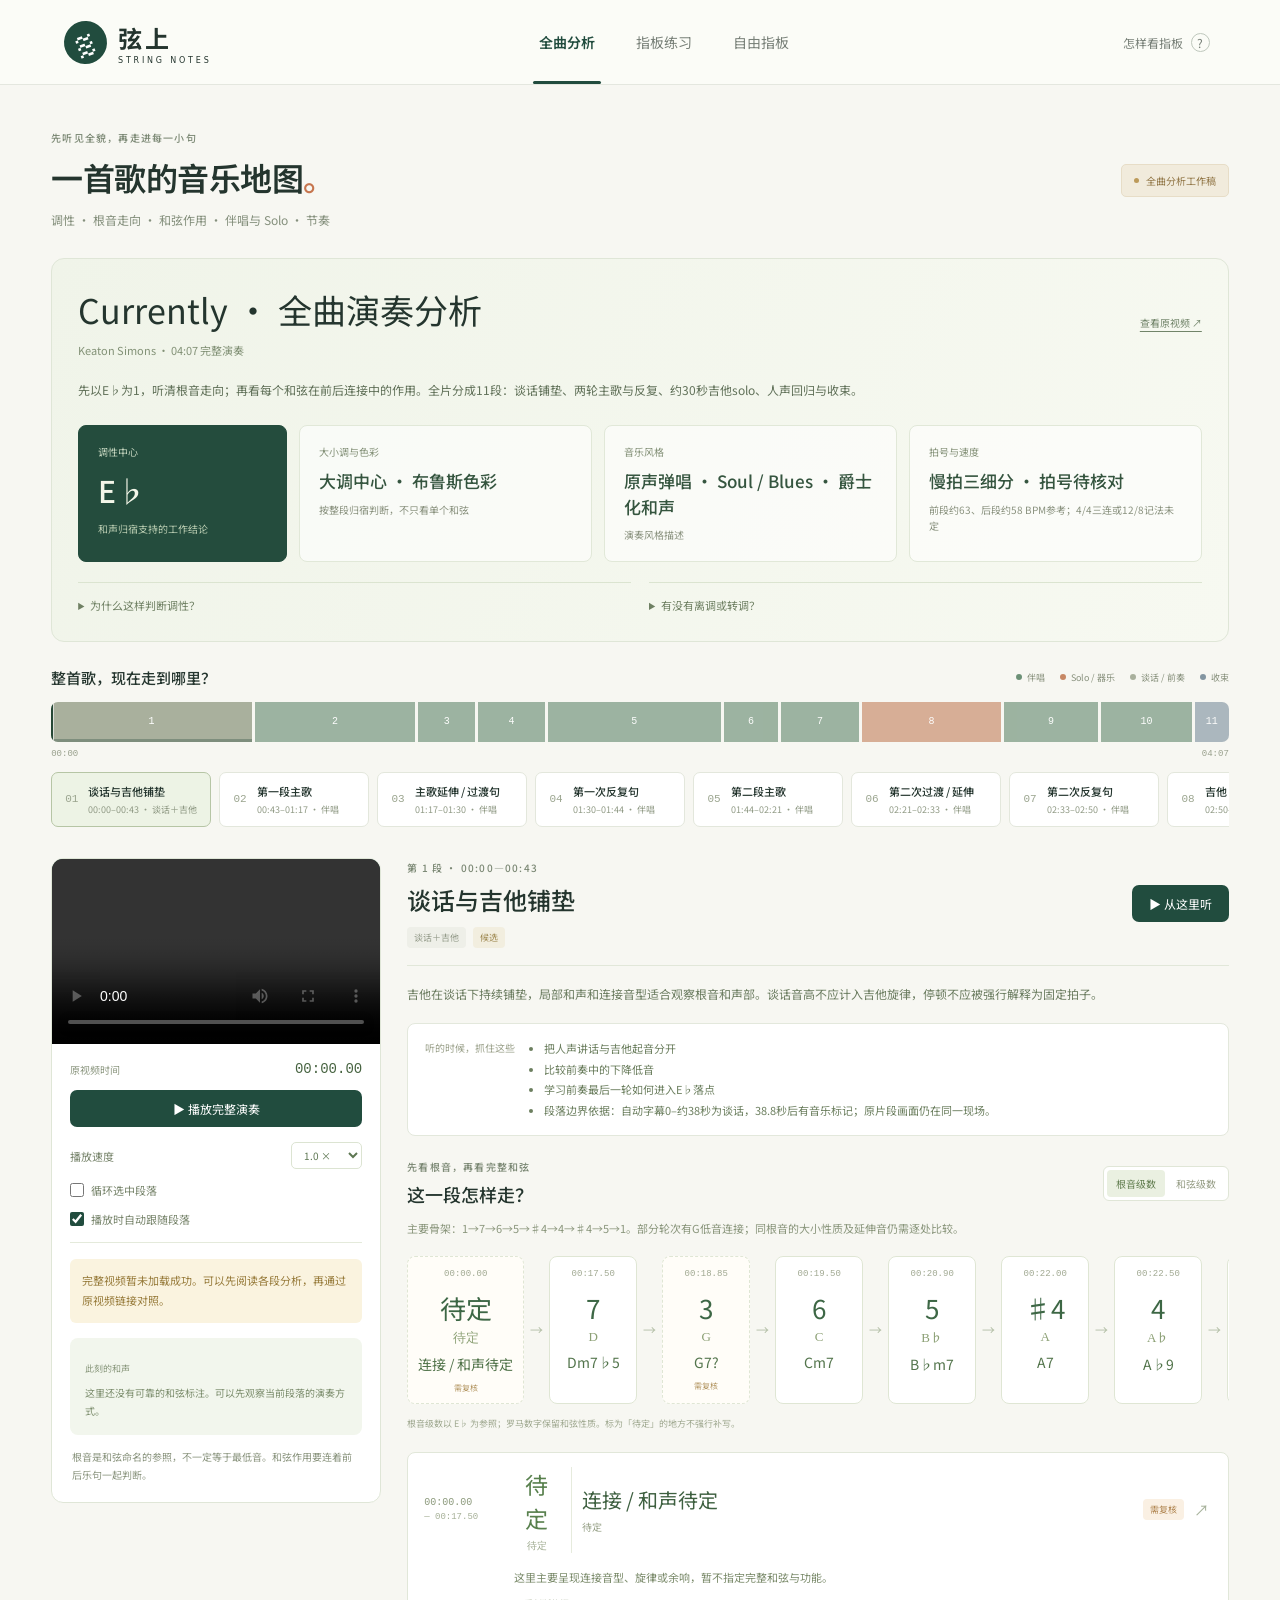
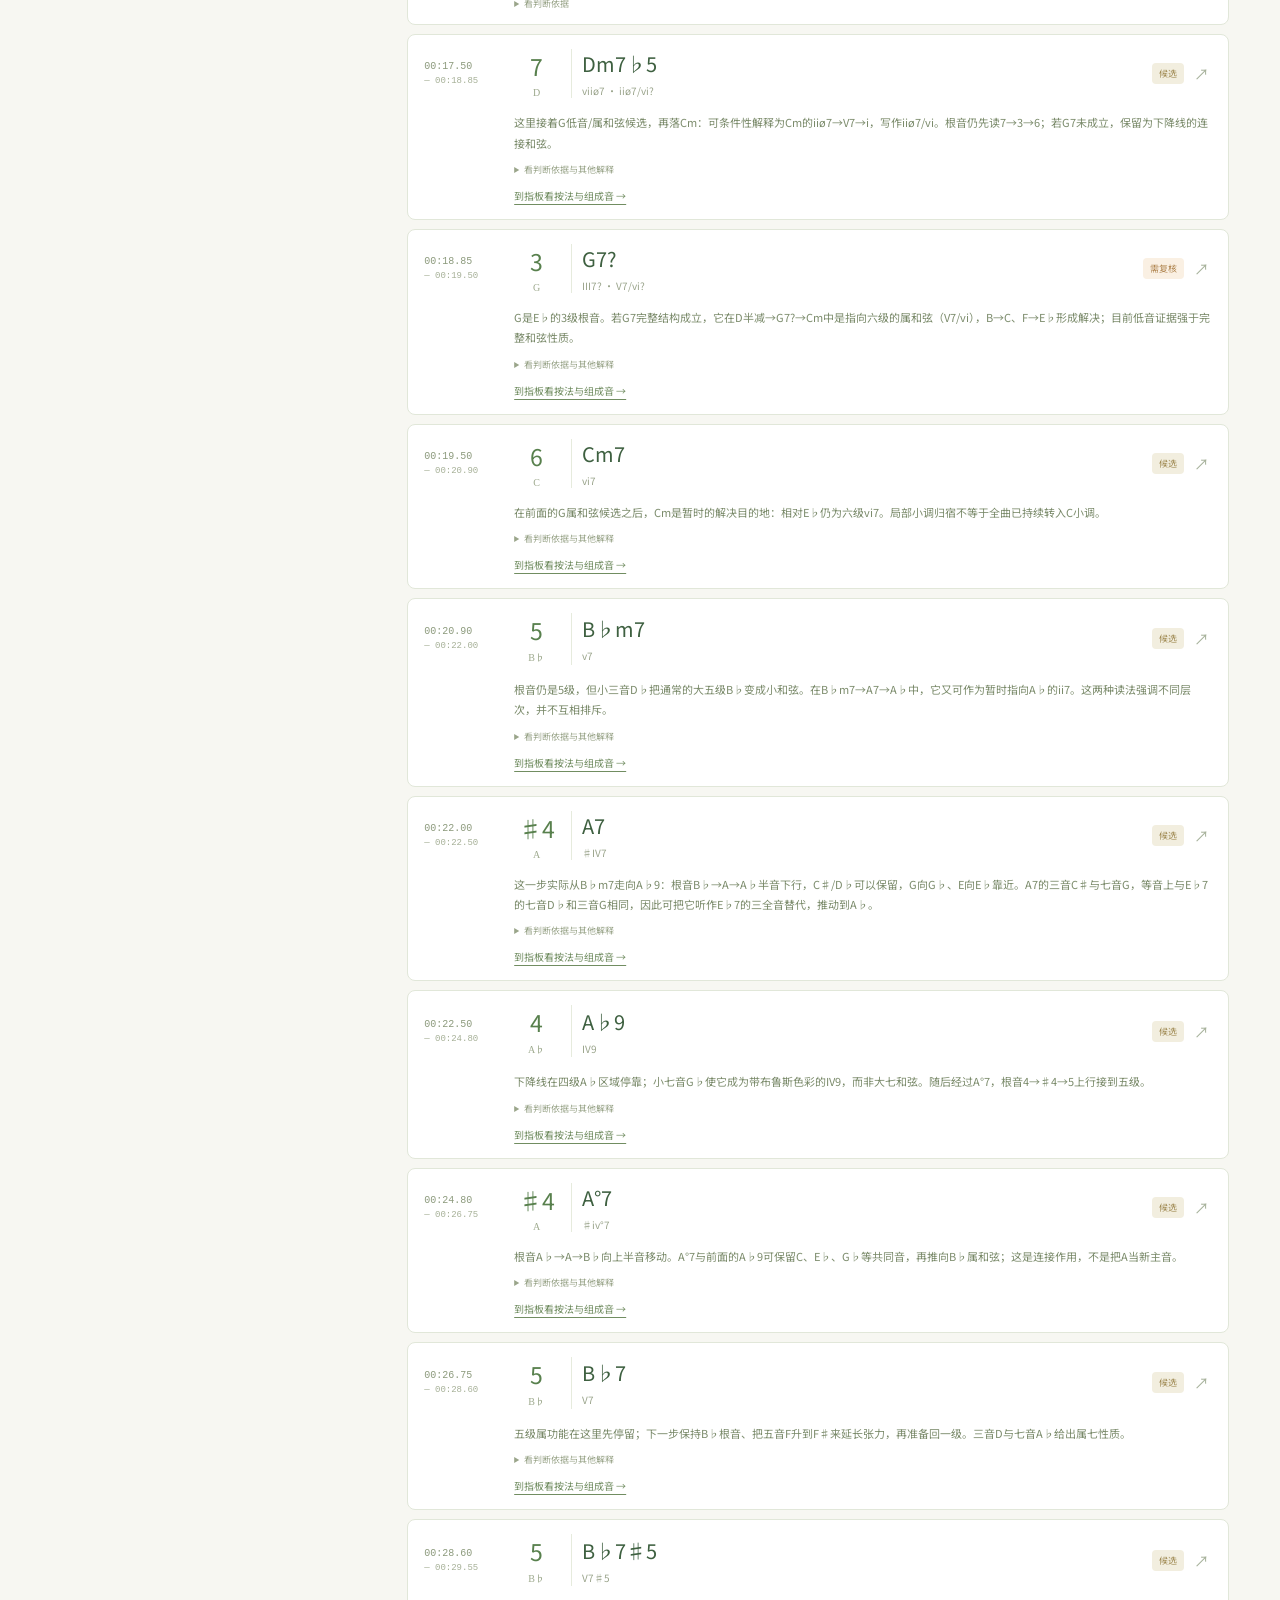
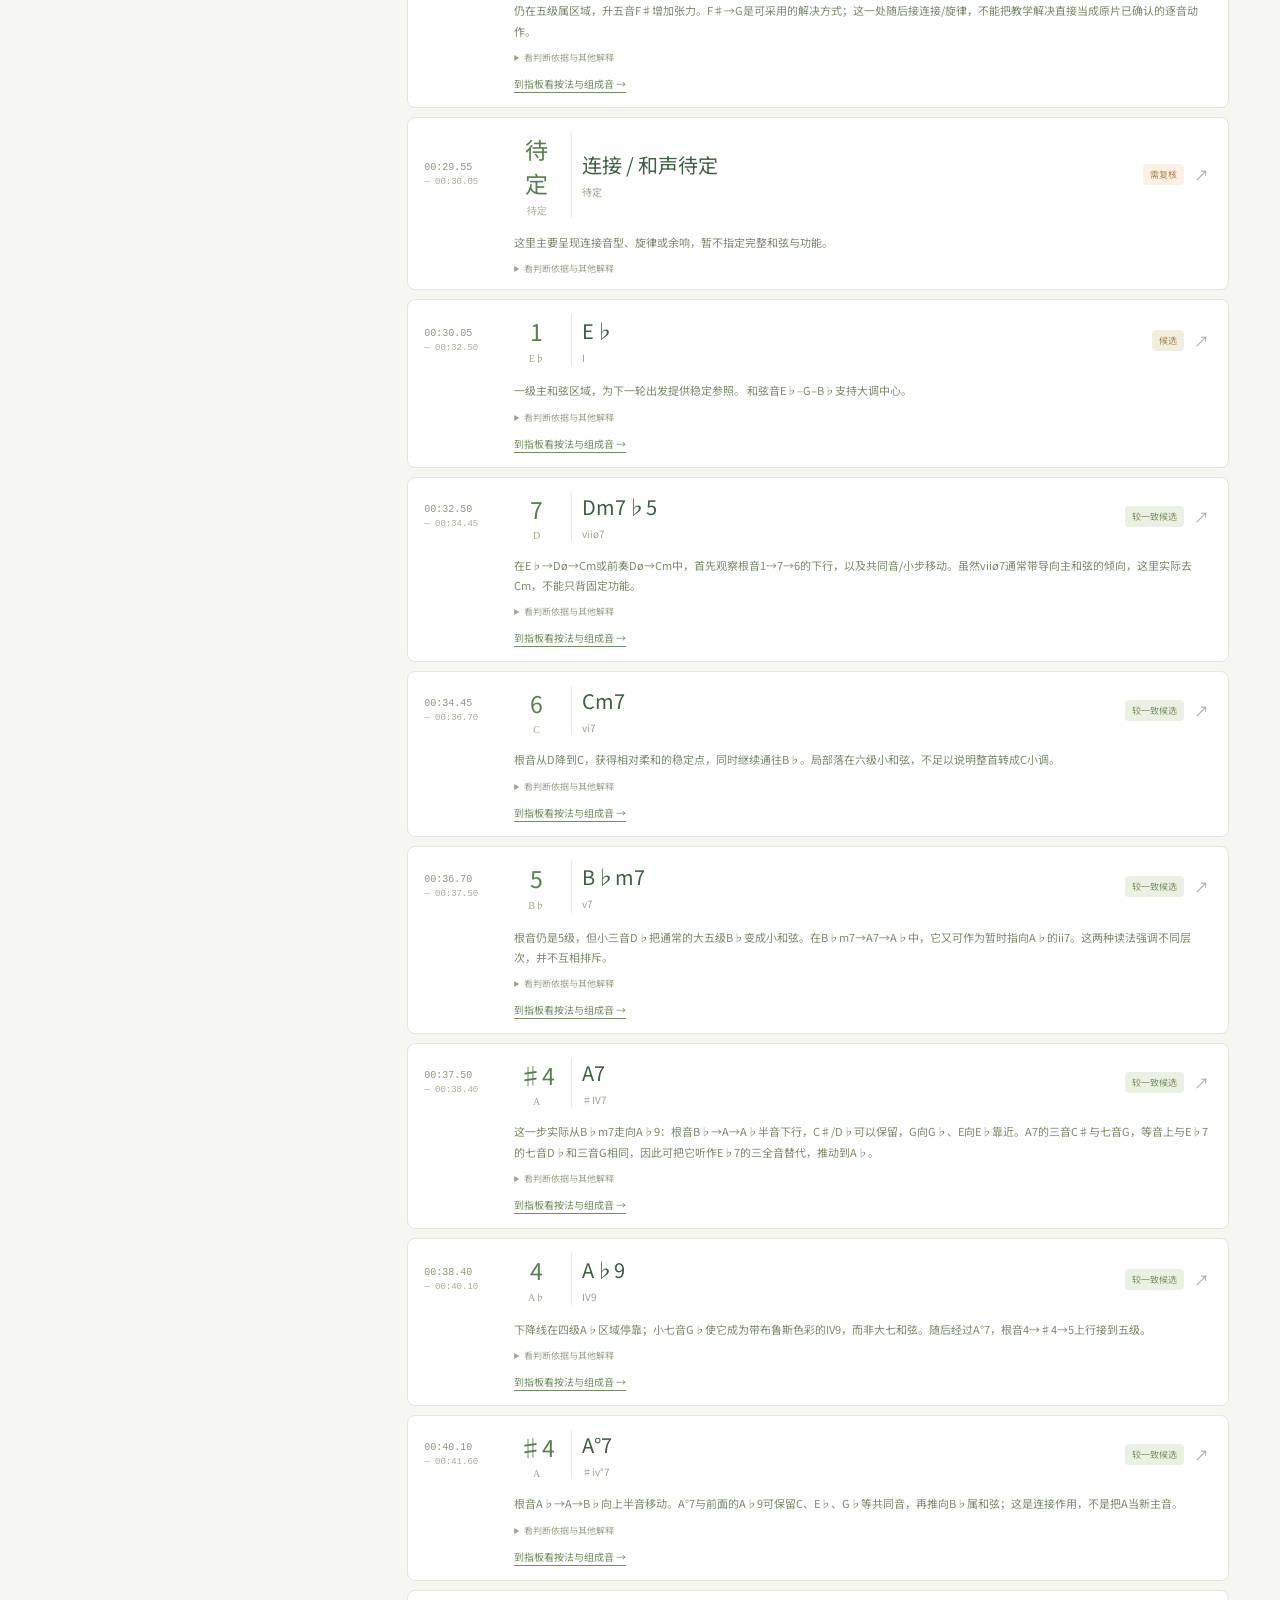
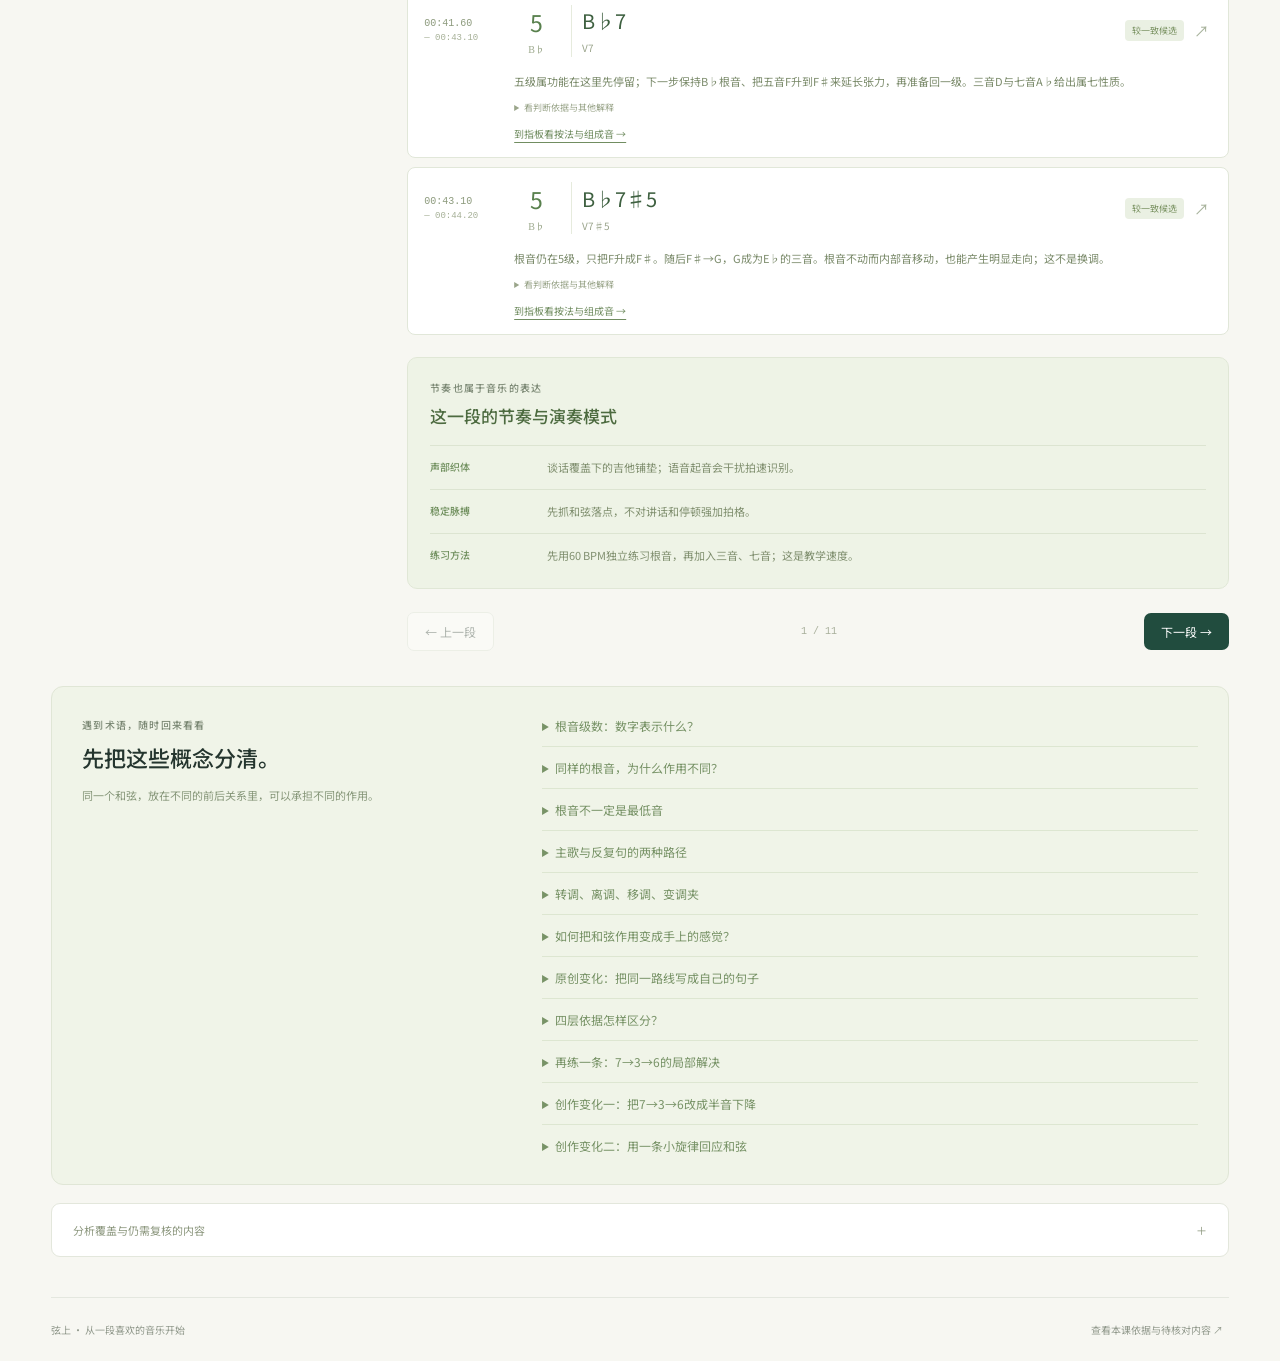
==== index.html @ 2c6cbe83 "Publish Currently full-song guitar learning site" ====
<!doctype html>
<html lang="zh-CN">
<head><meta charset="UTF-8"><meta name="viewport" content="width=device-width,initial-scale=1"><meta name="theme-color" content="#183f35"><meta name="description" content="从 Currently 的完整演奏学习调性、根音级数、和弦作用、节奏与吉他独奏，再回到六弦指板练习。"><title>弦上 · Currently 全曲分析与吉他练习</title><link rel="stylesheet" href="style.css"><link rel="stylesheet" href="full-analysis.css"><link rel="stylesheet" href="integration.css"></head>
<body>
<header class="topbar"><a class="brand" href="#"><span class="brand-mark">≋</span><span>弦上<small>STRING NOTES</small></span></a><nav aria-label="工作模式"><button id="analysisMode" class="nav-button active">全曲分析</button><button id="lessonMode" class="nav-button">指板练习</button><button id="freeMode" class="nav-button">自由指板</button></nav><button class="quiet" id="helpButton">怎样看指板 <span>?</span></button></header>
<main>
<section id="analysisView" aria-label="完整演奏分析"></section>
<section id="practiceView" hidden>
<div class="page-heading"><div><div class="eyebrow">从第一句到最后一个落点。</div><h1>跟着整首歌，练指板<span class="title-dot">。</span></h1><p>选一个段落，沿着根音走向练按法；唱歌时看和弦，Solo 时看旋律。</p></div><div class="version"><span class="green-dot"></span> Currently · 全曲练习</div></div>
<div class="workspace">
<aside class="song-panel">
 <div class="song-cover"><video id="songVideo" preload="metadata" playsinline controls poster="assets/poster.jpg" src="assets/currently-full.mp4" aria-label="Currently 完整演奏与指板跟随"></video><span class="cover-label">完整演奏 · 04:07</span></div>
 <div class="song-info"><div class="eyebrow">正在学习 · 完整演奏</div><h2>Currently</h2><p>Keaton Simons <span>· 现场演奏</span></p><a class="source-link" href="https://www.youtube.com/watch?v=p9AJpi3jRWc" target="_blank" rel="noopener">在 YouTube 看完整演奏 ↗</a></div>
 <div class="playback-tools"><button class="primary song-play" id="playSong">▶ 播放完整演奏</button><label>播放速度 <select id="speedSelect" aria-label="完整演奏播放速度"><option value="0.5">0.5 ×</option><option value="0.75">0.75 ×</option><option value="1" selected>1.0 ×</option></select></label><label>循环范围 <select id="loopMode" aria-label="指板练习循环范围"><option value="none" selected>不循环</option><option value="chord">当前和弦</option><option value="section">当前段落</option></select></label><label class="check-label"><input type="checkbox" id="followSong" checked> 播放时跟随歌曲换和弦</label><div class="time-row"><span>原视频位置</span><strong id="absoluteTime">00:00.00</strong></div></div>
 <div class="practice-section-picker"><label for="practiceSection">选择练习段落</label><select id="practiceSection" aria-label="选择全曲练习段落"><option value="all">全曲 · 所有段落</option></select></div>
 <div class="scope-switch" role="group" aria-label="学习范围"><button id="allScope" class="selected">全曲和弦</button><button id="tailScope">入门3和弦</button></div>
 <p id="practiceCoverage" class="practice-coverage">00:00–04:07 · 全曲和弦与 Solo 分段练习</p>
 <div id="lessonSteps" class="lesson-steps" aria-label="全曲和弦与旋律步骤"></div>
 <p id="practiceProgress" class="practice-progress" aria-label="练习进度"></p>
 <div class="song-footnote"><span class="status-tag">教学按法</span><p>全曲候选和弦按标准调弦配音；不确定处保留待核对，Solo 练习与原片逐音谱分开展示。</p></div>
</aside>
<section class="learning-panel" aria-label="指板学习区">
 <div class="chord-heading"><div><div class="eyebrow" id="stepKicker">全曲练习 · 先选一段开始</div><div class="chord-title-row"><h2 id="chordName">Currently</h2><span class="status-tag light" id="modeTag">教学按法</span></div><p id="chordSubtitle">把和弦作用落到每一个按位</p></div><div class="chord-controls"><button class="primary" id="playChord"><span>♪</span> 听这个和弦</button><button class="secondary" id="playArpeggio">逐弦听音</button></div></div>
 <div id="customBanner" class="custom-banner" hidden><span>你正在改变按位。下方名称按实际发声音重新识别。</span><button id="restoreChord">回到歌曲按法 ↩</button></div>
 <div id="songContext" class="song-context" hidden></div>
 <section id="soloPractice" class="solo-practice" aria-label="Solo 旋律指板练习" hidden></section>
 <div class="tone-strip"><span class="strip-label">和弦构成</span><div id="toneChips" class="tone-chips"></div><span id="omissionNote" class="omission-note"></span></div>
 <div id="harmonicContext" class="harmonic-context"></div>
 <p id="practiceEvidence" class="practice-evidence" aria-label="当前按法与音轨证据"></p>
 <div class="board-card"><div class="board-toolbar"><div><strong>六弦指板</strong><span>标准调弦 · 无变调夹</span></div><div class="label-switch" aria-label="指板标签"><button class="selected" data-label="note">音名</button><button data-label="degree">音程</button><button data-label="finger">指号</button></div></div>
 <div class="board-instruction"><span>上方是最细的 1 弦 · 下方是最粗的 6 弦</span><label><input type="checkbox" id="showAllNotes"> 显示全部音名</label></div>
 <div class="board-scroll" tabindex="0" aria-label="可横向滚动的吉他指板"><div id="fretboard" class="fretboard"></div></div>
 <div class="board-bottom"><div class="role-legend"><span><i class="root"></i>根音</span><span><i class="third"></i>三音</span><span><i class="fifth"></i>五音</span><span><i class="seventh"></i>七音</span><span><i class="color"></i>色彩音</span></div><span>点按位可试音 · 再点可取消</span></div></div>
 <div class="string-inspector"><div class="section-label">实际发声 <span>按六弦 → 一弦排列</span></div><div id="stringNotes" class="string-notes"></div></div>
 <div class="explain-grid"><article class="explain-card"><div class="card-kicker"><span>01</span> 手怎么放</div><h3 id="tabText">6 x 6 7 6 x</h3><p id="fingerGuide"></p><div class="finger-key"><b>1</b> 食指 <b>2</b> 中指 <b>3</b> 无名指 <b>4</b> 小指</div><details id="alternateWrap"><summary>另一种按法建议</summary><p id="alternateText"></p></details></article><article class="explain-card theory"><div class="card-kicker"><span>02</span> 为什么是这个和弦</div><h3 id="whyTitle">这些音，一起形成 B♭7</h3><p id="whyText"></p><div class="movement" id="movementText"></div></article></div>
 <div class="step-footer"><button class="secondary" id="prevChord">← 上一步</button><label class="check-label practice-check"><input type="checkbox" id="practiced"> 这一步我练过了</label><button class="primary" id="nextChord">下一步 →</button></div>
 <section class="mini-practice"><div><div class="eyebrow">可选入门练习 · 三个和弦的声部连接</div><h3>只移动一格，听见变化。</h3><p>先只弹二弦：<strong>6 品 F → 7 品 F♯ → 8 品 G</strong>。再放回三个和弦的教学配音里，听紧张怎样走向稳定。</p><button id="playMelody" class="text-button">♪ 听这三个音</button></div><div class="melody-path"><button data-melody="65"><small>2 弦 · 6 品</small><strong>F</strong><span>B♭7 的五音</span></button><b>→</b><button data-melody="66"><small>2 弦 · 7 品</small><strong>F♯</strong><span>升高五音</span></button><b>→</b><button data-melody="67"><small>2 弦 · 8 品</small><strong>G</strong><span>E♭ 的三音</span></button></div></section>
 <details class="practice-audio"><summary>继续练：60 BPM 简化练习与创作变化</summary><div><p>下面是四小节教学改写的合成示范，不是原演奏。节拍采用 4/4、60 BPM。</p><p class="practice-chords">Dm7♭5 · Cm7 ｜ B♭m7 · A7 · A♭9 ｜ A°7 · B♭7 ｜ E♭</p><label>基础练习<audio controls preload="none" src="assets/practice.wav"></audio></label><label>创作变化：用 F♯ → G 收束<audio controls preload="none" src="assets/variation.wav"></audio></label></div></details>
</section>
</div>
</section>
<footer><span>弦上 · 从一段喜欢的音乐开始</span><button id="evidenceButton">查看本课依据与待核对内容 ↗</button></footer>
</main>
<dialog id="helpDialog"><button class="dialog-close" aria-label="关闭帮助">×</button><div class="eyebrow">第一步，不急着记和弦名</div><h2>三个数字，分开看。</h2><div class="help-items"><p><b>弦号</b> 第 1 弦最细、声音较高；第 6 弦最粗、声音较低。指板从上到下是 1 → 6 弦。</p><p><b>品位</b> 上方的 1、2、3…是从琴头开始数的格子。按在格子靠近右侧品丝的位置。</p><p><b>指号</b> 音符旁的小数字是左手手指：1 食指、2 中指、3 无名指、4 小指。</p><p><b>× 与 0</b> × 表示这根弦不发声；0 表示不按品、弹空弦。点击左侧 × 可以切换空弦。</p></div><p class="dialog-tip">先选择左边的 B♭7，点“逐弦听音”，再逐一看看下方的实际音名。</p><button class="primary dialog-close">开始试一试</button></dialog>
<dialog id="evidenceDialog"><button class="dialog-close" aria-label="关闭依据">×</button><div class="eyebrow">本课的四层依据</div><h2>练习可以明确，证据也要明确。</h2><dl><dt>已确认的音轨</dt><dd>来源为 YouTube p9AJpi3jRWc，Keaton Simons 的 Currently 现场演奏。完整音轨可解码，时长约 247.38 秒。全曲分析与指板练习均使用完整视频；三个入门和弦可单独选择。</dd><dt>谱面信息</dt><dd>尚未取得作者原谱。全曲页列出第三方简化谱与网友谱，并说明它们不等于本次现场版本。</dd><dt>分析候选</dt><dd>和弦名称和边界来自频谱、音高分析与画面对照，尚未完成人工逐音校订。E♭大调中心是当前和声分析工作结论；速度、拍号与具体音符仍按证据标为候选。</dd><dt>教学改写</dt><dd>指板按标准调弦重新配音；手指标记是可行的教学建议，原演奏调弦、变调夹与逐指动作未确认。Solo 的简化音序与按位也是教学改写，不与原片逐音同步。合成试音只演示音高关系，不能模拟原录音音色。</dd></dl><p class="dialog-tip">自由指板按实际发声音识别，音数不足会显示单音或音组；有多种解释时保留候选。</p></dialog>
<div class="toast" id="toast" role="status" aria-live="polite"></div>
<script src="lesson-data.js"></script><script src="music-core.js"></script><script src="full-analysis-data.js"></script><script src="practice-data.js"></script><script src="app.js"></script><script src="full-analysis.js"></script><script src="integration.js"></script>
</body></html>
---- style.css ----
@import url('https://fonts.googleapis.com/css2?family=Noto+Sans+SC:wght@400;500;600;700&display=swap');
:root{--bg:#f7f7f2;--white:#fff;--ink:#24352e;--muted:#788078;--line:#e4e7df;--green:#214c3e;--pale:#edf2e9;--root:#c6754e;--third:#8b76b6;--fifth:#538ca1;--seventh:#4f927e;--color:#b58c3d;font-family:'Noto Sans SC','Microsoft YaHei',system-ui,sans-serif;color:var(--ink);background:var(--bg);font-synthesis:none}
*{box-sizing:border-box}body{margin:0}button,select,input{font:inherit}button,a,input,select,summary{touch-action:manipulation}button{cursor:pointer}a{color:inherit}button{border:none;background:none;color:inherit}button:disabled{opacity:.35;cursor:not-allowed}button:focus-visible,a:focus-visible,input:focus-visible,select:focus-visible,summary:focus-visible{outline:3px solid #b6b879;outline-offset:3px}button,select{transition:background .16s,color .16s,box-shadow .16s}p{line-height:1.8}.topbar{height:85px;display:flex;align-items:center;justify-content:space-between;padding:0 5%;border-bottom:1px solid var(--line);background:#fbfcf7}.brand{display:flex;gap:11px;align-items:center;text-decoration:none;font-size:24px;font-weight:700;letter-spacing:3px}.brand small{display:block;font:8px system-ui;letter-spacing:2.8px;margin-top:1px}.brand-mark{display:grid;place-items:center;background:var(--green);color:#fff;width:43px;height:43px;border-radius:50%;font:42px Georgia;transform:rotate(-20deg)}nav{display:flex;gap:29px;align-self:stretch}.nav-button{font-size:14px;position:relative;color:var(--muted);padding:0 6px}.nav-button.active{color:var(--green);font-weight:600}.nav-button.active:after{content:'';position:absolute;height:3px;background:var(--green);bottom:0;left:0;right:0;border-radius:4px}.quiet{font-size:12px;color:var(--muted)}.quiet span{display:inline-grid;place-items:center;width:19px;height:19px;border:1px solid #bfc8bd;border-radius:50%;margin-left:5px}main{max-width:1480px;margin:auto;padding:38px 4% 0}.page-heading{display:flex;justify-content:space-between;align-items:center;margin-bottom:30px}.eyebrow{font-size:10px;color:var(--muted);font-weight:500;letter-spacing:1.5px}.page-heading h1{font-size:32px;letter-spacing:-1px;font-weight:600;margin:8px 0 6px}.title-dot{color:var(--root)}.page-heading p{font-size:13px;margin:0;color:var(--muted)}.version{font-size:10px;color:var(--muted);display:flex;gap:7px;align-items:center}.green-dot{width:6px;height:6px;background:#66896a;border-radius:50%}.workspace{display:grid;grid-template-columns:285px minmax(0,1fr);gap:28px;align-items:start}.song-panel{background:var(--white);border:1px solid var(--line);border-radius:14px;overflow:hidden;position:sticky;top:20px}.song-cover{position:relative;background:#1a2c24}.song-cover video{display:block;width:100%;aspect-ratio:16/9;object-fit:cover}.cover-label{display:block;font-size:9px;letter-spacing:.8px;color:#d8e4d9;padding:7px 17px}.song-info{padding:19px 20px 16px}.song-info h2{font:30px Georgia,serif;margin:4px 0 5px}.song-info p{font-size:11px;margin:0 0 10px;color:#525e54}.song-info p span{color:var(--muted)}.source-link{font-size:10px;color:var(--muted);text-underline-offset:4px}.playback-tools{padding:14px 20px;background:#f8faf6;border-block:1px solid var(--line);font-size:11px;display:grid;gap:12px}.playback-tools>label:first-child{display:flex;justify-content:space-between;align-items:center}select{border:1px solid #dce3d6;background:white;border-radius:6px;padding:3px 8px;color:var(--ink)}.check-label{display:flex;align-items:center;gap:7px;cursor:pointer}input[type=checkbox]{accent-color:var(--green);width:14px;height:14px;margin:0}.time-row{border-top:1px solid var(--line);padding-top:11px;display:flex;justify-content:space-between;color:var(--muted);font-size:10px}.time-row strong{font:12px monospace;color:var(--ink)}.scope-switch{display:flex;padding:4px;background:#f1f3ed;border-radius:7px;margin:18px 16px 10px;gap:3px}.scope-switch button{flex:1;padding:7px 2px;font-size:11px;border-radius:5px;color:var(--muted)}.scope-switch button.selected{background:white;color:var(--green);box-shadow:0 1px 3px #142e1410;font-weight:600}.lesson-steps{padding:0 10px 8px}.step-item{width:100%;display:flex;align-items:center;text-align:left;gap:10px;padding:12px 11px;border-radius:7px;margin:3px 0}.step-item:hover{background:#f6f8f2}.step-item.active{background:var(--pale);box-shadow:inset 3px 0 var(--green)}.step-num{font:11px monospace;color:#8f9a90;width:20px}.step-item.active .step-num{color:var(--green)}.step-item strong{display:block;font-size:17px;font-weight:600}.step-item small{display:block;font-size:9px;color:var(--muted);margin-top:3px}.step-item .step-check{margin-left:auto;color:#72916c;font-size:13px}.song-footnote{padding:17px 20px;border-top:1px solid var(--line)}.status-tag{font-size:9px;color:#927945;background:#f4efdf;display:inline-block;padding:4px 8px;border-radius:4px;white-space:nowrap}.status-tag.light{background:#edf1e9;color:#607653}.song-footnote p{font-size:10px;color:var(--muted);margin:7px 0 0;line-height:1.7}.learning-panel{min-width:0}.chord-heading{display:flex;justify-content:space-between;align-items:center;margin-bottom:19px;min-height:108px}.chord-title-row{display:flex;align-items:center;gap:14px}.chord-title-row h2{font:500 50px Georgia,'Noto Sans SC',serif;letter-spacing:-2px;margin:4px 0;line-height:1.2}.chord-heading p{font-size:12px;margin:3px 0 0;color:var(--muted)}.chord-controls{display:flex;flex-direction:column;gap:8px}.primary,.secondary{padding:10px 17px;border-radius:7px;font-size:12px;white-space:nowrap}.primary{background:var(--green);color:white}.primary:hover{background:#31634e}.primary span{margin-right:4px}.secondary{border:1px solid #d7dfd2;background:#fff}.secondary:hover{background:#eef3e9}.custom-banner{padding:12px 15px;background:#fff5df;border:1px solid #e8d9b3;border-radius:7px;font-size:11px;margin-bottom:14px;line-height:1.7}.custom-banner button{text-decoration:underline;color:#735a23;margin-left:8px}.custom-banner[hidden]{display:none}.tone-strip{display:flex;align-items:center;gap:12px;flex-wrap:wrap;margin-bottom:19px}.strip-label{font-size:10px;color:var(--muted)}.tone-chips{display:flex;gap:7px;flex-wrap:wrap}.tone-chip{display:flex;align-items:center;gap:7px;background:white;border:1px solid var(--line);border-radius:6px;padding:7px 10px}.tone-chip b{font:600 16px Georgia;min-width:18px}.tone-chip span{font-size:9px;color:var(--muted)}.tone-chip i{width:5px;height:5px;border-radius:50%;background:var(--role-color)}.tone-chip.omitted{opacity:.55;border-style:dashed}.omission-note{font-size:10px;color:var(--muted)}.board-card{background:white;border:1px solid #dfe5d8;border-radius:12px;overflow:hidden}.board-toolbar{padding:17px 18px;display:flex;align-items:center;justify-content:space-between}.board-toolbar strong{font-size:12px;font-weight:600}.board-toolbar>div>span{font-size:10px;color:var(--muted);margin-left:10px}.label-switch{display:flex;gap:2px;border:1px solid var(--line);border-radius:6px;padding:3px}.label-switch button{font-size:10px;padding:5px 10px;border-radius:4px;color:var(--muted)}.label-switch button.selected{background:var(--pale);color:var(--green)}.board-instruction{padding:0 18px 15px;display:flex;align-items:center;justify-content:space-between;gap:8px;font-size:9px;color:var(--muted)}.board-instruction label{display:flex;align-items:center;gap:5px;white-space:nowrap}.board-instruction input{width:11px;height:11px}.board-scroll{overflow-x:auto;padding:0 15px 5px;scrollbar-width:thin;scrollbar-color:#bfcebd transparent}.fretboard{min-width:640px;position:relative}.fret-head,.fret-row{display:grid;grid-template-columns:53px repeat(13,minmax(40px,1fr))}.fret-head{height:30px;align-items:center}.fret-head span{text-align:center;font:10px monospace;color:#8e9689}.fret-head span:first-child{font-size:9px}.fret-row{height:47px;align-items:stretch;position:relative}.fret-row .fret-cell{border-right:1px solid #a9ae9470;background:#ede9d7;position:relative;display:flex;align-items:center;justify-content:center;min-width:0;padding:0}.fret-row:nth-child(even) .fret-cell{background:#eeeada}.fret-row .fret-cell:before{content:'';position:absolute;z-index:1;left:0;right:0;top:50%;height:var(--string-width);background:linear-gradient(#b6aa80,#ddd1b5,#a29570);box-shadow:0 1px 1px #a9956e20}.fret-row .fret-cell:hover{background:#dce2c9}.fret-row .fret-cell.open{background:#fff;border-right:4px solid #9d9d82}.fret-cell .note-dot{position:relative;z-index:2;display:grid;place-items:center;width:33px;height:33px;border-radius:50%;font-size:12px;font-weight:600;letter-spacing:-.5px;color:white;background:var(--role-color);box-shadow:0 2px 4px #323f2325}.fret-cell .note-dot:after{content:attr(data-finger);position:absolute;top:-4px;right:-4px;width:14px;height:14px;border-radius:50%;background:#fff;border:1px solid #e2e3d7;color:#4b5d43;font:9px/13px system-ui;text-align:center}.fret-cell .note-dot[data-finger='']:after{display:none}.fret-cell .ghost-note{z-index:2;background:#eee9d7b0;color:#878a74;font-size:10px}.fret-cell .position-dot{position:absolute;width:8px;height:8px;background:#a4a68533;top:50%;left:50%;transform:translate(-50%,-50%);border-radius:50%}.string-label{display:flex;align-items:center;gap:5px;white-space:nowrap;padding-right:6px;justify-content:space-between;font-size:10px;color:#7c887a}.string-label b{font-weight:500;color:#475e47}.mute-button{font:15px monospace;color:#9aa496;width:20px;height:28px;padding:0;border-radius:4px}.mute-button:hover{background:#e6eadf}.mute-button.active{color:#9c9278}.board-bottom{display:flex;justify-content:space-between;align-items:center;padding:16px 18px;color:var(--muted);font-size:9px;gap:10px;flex-wrap:wrap}.role-legend{display:flex;gap:12px}.role-legend span{display:flex;align-items:center;gap:5px}.role-legend i{width:6px;height:6px;border-radius:50%}.root{background:var(--root)}.third{background:var(--third)}.fifth{background:var(--fifth)}.seventh{background:var(--seventh)}.color{background:var(--color)}.string-inspector{margin-top:18px}.section-label{font-size:11px;font-weight:500;margin-bottom:9px}.section-label span{font-size:9px;color:var(--muted);font-weight:400;margin-left:8px}.string-notes{display:grid;grid-template-columns:repeat(6,1fr);gap:7px}.string-note{background:#fff;border:1px solid var(--line);border-radius:7px;padding:10px 7px;text-align:left;min-height:80px}.string-note:hover{background:#f1f5ed}.string-note small{font-size:9px;color:var(--muted);display:block}.string-note b{font:600 21px Georgia;display:block;margin:3px 0;color:var(--role-color)}.string-note span{font-size:9px;color:var(--muted)}.string-note.muted{background:#f0f2ec;border-style:dashed}.string-note.muted b{color:#a5afa0}.explain-grid{display:grid;grid-template-columns:1fr 1fr;gap:15px;margin-top:19px}.explain-card{padding:19px;background:white;border:1px solid var(--line);border-radius:10px}.card-kicker{font-size:11px;font-weight:500;display:flex;align-items:center;gap:8px}.card-kicker>span{font:9px monospace;background:#f1f3ec;color:#798773;border-radius:4px;padding:4px 5px}.explain-card h3{font-size:13px;font-weight:500;margin:13px 0 8px}.explain-card:first-child h3{font:22px monospace;letter-spacing:5px;color:var(--green)}.explain-card p{font-size:11px;color:#687362;margin:8px 0;line-height:1.9}.finger-key{display:flex;align-items:center;gap:5px;font-size:9px;color:var(--muted);flex-wrap:wrap;margin-top:12px}.finger-key b{display:grid;place-items:center;width:16px;height:16px;border-radius:50%;border:1px solid #dce2d5;font:10px monospace;margin-left:3px}.explain-card details{font-size:10px;color:var(--muted);margin-top:12px}.explain-card details p{font-size:10px}.theory{background:#f0f4e9;border-color:#e1e8d8}.movement{font-size:10px;color:#5c7351;line-height:1.8;border-top:1px solid #dce5d4;padding-top:10px;margin-top:10px}.step-footer{display:flex;align-items:center;justify-content:space-between;margin:18px 0 24px;gap:10px}.practice-check{font-size:11px;color:var(--muted)}.mini-practice{display:grid;grid-template-columns:1fr 1.1fr;gap:24px;background:#e8edde;border:1px solid #dce4d0;border-radius:11px;padding:23px}.mini-practice h3{font-size:17px;font-weight:500;margin:8px 0}.mini-practice p{font-size:10px;color:#738067;margin:0}.mini-practice p strong{font-weight:500;color:#546c47}.text-button{font-size:11px;text-decoration:underline;text-underline-offset:4px;margin-top:12px;padding:0;color:var(--green)}.melody-path{display:flex;align-items:center;justify-content:space-between;gap:8px}.melody-path>button{display:flex;flex-direction:column;align-items:center;padding:10px 5px;border-radius:8px;gap:7px;flex:1}.melody-path>button:hover{background:#f6f8ef}.melody-path small{font-size:9px;color:#829077}.melody-path strong{font:32px Georgia;color:var(--green)}.melody-path span{font-size:9px;color:#748669;white-space:nowrap}.melody-path>b{font-size:15px;color:#b2bca5}.practice-audio{background:#fff;border:1px solid var(--line);padding:16px 19px;border-radius:10px;margin-top:16px;font-size:11px}.practice-audio summary{cursor:pointer;color:#5f7056}.practice-audio p{font-size:11px;color:var(--muted)}.practice-chords{font-family:Georgia}.practice-audio label{display:block;font-size:10px;margin-top:13px}.practice-audio audio{width:100%;height:35px;margin-top:7px}footer{display:flex;justify-content:space-between;align-items:center;margin-top:40px;border-top:1px solid var(--line);padding:23px 0;font-size:10px;color:#91998c}footer button{font-size:10px}dialog{border:1px solid #dce4d3;border-radius:16px;padding:35px;max-width:590px;width:calc(100% - 32px);color:var(--ink);box-shadow:0 30px 100px #193b2e33}dialog::backdrop{background:#172f255c;backdrop-filter:blur(3px)}dialog h2{font-size:24px;font-weight:500;margin:10px 0 23px}dialog>button.dialog-close:first-child{position:absolute;right:16px;top:12px;font:26px sans-serif;color:#809178}dialog p,dialog dd{font-size:12px;color:#6c7965;line-height:1.9}.help-items b{color:var(--green);margin-right:9px}.help-items p{padding-bottom:12px;border-bottom:1px solid var(--line)}.dialog-tip{padding:14px;background:var(--pale);border-radius:8px}.dialog-close.primary{margin-top:10px}dialog dt{font-size:13px;color:var(--green);margin:15px 0 5px}dialog dd{margin-left:0}.toast{position:fixed;bottom:25px;left:50%;transform:translateX(-50%) translateY(15px);background:#1d4033;color:white;padding:12px 21px;border-radius:8px;font-size:12px;box-shadow:0 6px 25px #132b2525;opacity:0;pointer-events:none;transition:opacity .2s,transform .2s;z-index:10}.toast.show{opacity:1;transform:translateX(-50%) translateY(0)}
@media(min-width:1500px){.fret-row{height:52px}.fret-cell .note-dot{width:36px;height:36px}}@media(max-width:1120px){main{padding-inline:3%}.workspace{grid-template-columns:245px minmax(0,1fr);gap:20px}.mini-practice{grid-template-columns:1fr}.melody-path{justify-content:center}.board-toolbar>div>span{display:none}.explain-grid{gap:10px}.explain-card{padding:15px}.role-legend{gap:8px}}@media(max-width:850px){.workspace{grid-template-columns:1fr}.song-panel{position:static;display:grid;grid-template-columns:230px 1fr}.song-cover{grid-row:span 2}.song-info{padding:12px 17px}.song-info h2{font-size:26px}.playback-tools{grid-column:2;padding:10px 17px;gap:9px}.scope-switch{grid-column:1/-1;margin:13px 16px 7px}.lesson-steps{grid-column:1/-1;display:flex;overflow-x:auto;gap:4px;padding:0 12px 10px}.step-item{min-width:155px;flex:1;padding:10px}.step-item strong{font-size:15px}.song-footnote{grid-column:1/-1;padding:10px 16px;display:flex;align-items:center;gap:10px}.song-footnote p{margin:0}.page-heading{margin-bottom:23px}.version{display:none}.learning-panel{margin-top:6px}.song-cover video{height:calc(100% - 27px);aspect-ratio:auto;object-fit:contain}.mini-practice{grid-template-columns:1fr 1fr}main{padding-top:26px}}@media(max-width:540px){.topbar{height:70px;padding:0 5%}.brand{font-size:20px;letter-spacing:2px}.brand-mark{width:34px;height:34px;font-size:33px}.brand small{font-size:6px;letter-spacing:2px}nav{gap:12px}.nav-button{font-size:11px;padding:0 2px}.quiet{font-size:0}.quiet span{font-size:12px}main{padding:24px 4% 0}.page-heading h1{font-size:25px}.page-heading p{font-size:11px}.eyebrow{font-size:9px}.song-panel{grid-template-columns:1fr}.song-cover{grid-row:auto;display:none}.song-info{padding:16px 18px 10px}.playback-tools{grid-column:1;display:flex;flex-wrap:wrap;gap:12px;font-size:10px;padding:12px 17px}.playback-tools>label:first-child{gap:10px}.playback-tools .time-row{width:100%}.song-footnote p{font-size:9px}.step-item{min-width:130px}.chord-title-row h2{font-size:43px}.chord-heading{min-height:96px;margin-bottom:12px}.chord-controls{gap:7px}.primary,.secondary{font-size:11px;padding:9px 12px}.tone-strip{gap:9px}.tone-chip{padding:6px 8px;gap:5px}.tone-chip b{font-size:15px}.tone-chip span{font-size:8px}.strip-label{width:100%}.board-toolbar{padding:13px}.board-instruction{font-size:8px;padding:0 12px 13px}.board-instruction>span{max-width:160px;line-height:1.8}.board-scroll{padding-inline:8px}.fretboard{min-width:650px}.board-bottom{padding:13px;font-size:8px}.role-legend{gap:10px}.board-bottom>span{display:none}.string-notes{grid-template-columns:repeat(3,1fr)}.string-note{min-height:76px;padding:10px}.explain-grid{grid-template-columns:1fr}.explain-card h3{margin-top:10px}.practice-check{font-size:9px;gap:4px}.practice-check input{width:12px;height:12px}.mini-practice{grid-template-columns:1fr;padding:20px;gap:10px}.melody-path>button{padding-top:15px}.step-footer{gap:5px}.step-footer .primary,.step-footer .secondary{padding:10px}.chord-title-row{gap:8px}.chord-title-row .status-tag{font-size:8px;padding:4px 6px}footer{font-size:9px;gap:18px;align-items:flex-start}footer button{font-size:9px;max-width:145px;text-align:right}dialog{padding:27px 22px}dialog h2{font-size:21px}.toast{font-size:11px;max-width:90%;width:max-content;text-align:center}}
.song-play{width:100%;font-size:11px}.playback-tools>label:has(select){display:flex;justify-content:space-between;align-items:center}@media(max-width:540px){.song-cover{display:block}.song-cover video{height:auto;aspect-ratio:16/9}.song-play{width:100%}}
.string-label{position:sticky;left:0;z-index:4;background:#fff}.fret-row .fret-cell.open{z-index:2}.fret-row .fret-cell.open:focus-visible{z-index:5}
---- full-analysis.css ----
.fa-shell{--fa-voice:#6c9076;--fa-solo:#c78865;--fa-talk:#a9b09d;--fa-outro:#8395a1;min-width:0}.fa-shell[hidden]{display:none}.fa-shell button,.fa-shell select{font-family:inherit}.fa-heading{display:flex;align-items:center;justify-content:space-between;gap:20px;margin:7px 0 27px}.fa-kicker{font-size:10px;font-weight:500;letter-spacing:1.2px;color:#7b8874}.fa-heading h2{font-size:32px;font-weight:600;letter-spacing:-.5px;margin:9px 0}.fa-heading h2>span{color:#c6754e}.fa-heading p{font-size:12px;color:#85907d;margin:0}.fa-draft{display:inline-flex;align-items:center;gap:7px;padding:8px 12px;background:#f1ebdc;color:#927747;border:1px solid #e7ddc7;border-radius:5px;font-size:10px;white-space:nowrap}.fa-draft i{width:5px;height:5px;background:#bc9a5a;border-radius:50%}.fa-overview{border:1px solid #dfe6d7;border-radius:13px;background:linear-gradient(115deg,#f0f4e9,#f7f9f1);padding:26px}.fa-overview-intro{display:flex;justify-content:space-between;align-items:center;gap:20px}.fa-overview-intro h3{font:34px Georgia,'Noto Sans SC',serif;margin:0 0 7px}.fa-overview-intro p{font-size:11px;color:#829176;margin:0}.fa-overview-intro>a{font-size:10px;color:#718469;text-underline-offset:4px}.fa-overview-summary{font-size:12px;line-height:1.9;max-width:950px;color:#62725a;margin:19px 0 23px}.fa-stats{display:grid;grid-template-columns:1fr 1.4fr 1.4fr 1.4fr;gap:12px}.fa-stat{padding:18px 19px;background:#fff9;border:1px solid #e1e8d8;border-radius:8px;min-width:0}.fa-stat>span{font-size:10px;color:#849178;display:block;margin-bottom:9px}.fa-stat>strong{font-size:17px;font-weight:500;color:#35553f;display:block;line-height:1.5}.fa-stat.tonic{background:#244c3d;border-color:#244c3d}.fa-stat.tonic>span{color:#c6d6c0}.fa-stat.tonic>strong{font-family:Georgia,'Noto Sans SC',serif;font-size:30px;color:#f3f6e9}.fa-stat>p{font-size:10px;color:#8a927f;margin:8px 0 0;line-height:1.6}.fa-stat.tonic>p{color:#b8cbb0}.fa-overview-evidence{display:grid;grid-template-columns:1fr 1fr;gap:18px;margin-top:20px}.fa-overview-evidence details{font-size:11px;color:#6f8063;border-top:1px solid #dbe4d0;padding-top:13px}.fa-overview-evidence summary{cursor:pointer;line-height:1.7}.fa-overview-evidence ul,.fa-overview-evidence p{font-size:11px;line-height:1.9;color:#75836b;padding-left:17px;margin-bottom:0}.fa-overview-evidence p{padding-left:0}.fa-map{padding:25px 0 28px}.fa-map-title{display:flex;align-items:center;justify-content:space-between;gap:15px;margin-bottom:14px}.fa-map h3{font-size:15px;font-weight:500;margin:0}.fa-map-legend{display:flex;gap:15px;font-size:9px;color:#89927e}.fa-map-legend span{display:flex;align-items:center;gap:5px;white-space:nowrap}.fa-map-legend i{height:6px;width:6px;border-radius:50%}.fa-map-legend .voice{background:var(--fa-voice)}.fa-map-legend .solo{background:var(--fa-solo)}.fa-map-legend .talk{background:var(--fa-talk)}.fa-map-legend .outro{background:var(--fa-outro)}.fa-timeline{height:40px;display:flex;position:relative;border-radius:7px;overflow:hidden;gap:3px;background:#f7f7f2}.fa-timeline-part{min-width:4px;position:relative;background:#a9b09d;opacity:.65;display:flex;align-items:center;justify-content:center;padding:0}.fa-timeline-part.voice{background:var(--fa-voice)}.fa-timeline-part.solo{background:var(--fa-solo)}.fa-timeline-part.outro{background:var(--fa-outro)}.fa-timeline-part.active,.fa-timeline-part:hover{opacity:1;box-shadow:inset 0 -3px #28483e55}.fa-timeline-part span{font:10px monospace;color:white;overflow:hidden}.fa-playhead{position:absolute;top:0;bottom:0;left:0;width:2px;background:#264836;pointer-events:none;z-index:2;box-shadow:0 0 0 1px #fff9}.fa-timeline-labels{display:flex;justify-content:space-between;color:#99a08d;font:9px monospace;margin-top:7px}.fa-chapters{display:flex;gap:8px;overflow-x:auto;padding:13px 0 3px;scrollbar-width:thin;scrollbar-color:#c2ceb7 transparent}.fa-chapter{display:flex;gap:10px;align-items:center;flex-shrink:0;min-width:150px;background:#fff;border:1px solid #e3e7dc;border-radius:7px;padding:10px 13px;text-align:left}.fa-chapter:hover{background:#f0f4e8}.fa-chapter.active{background:#edf3e5;border-color:#b6c5a5}.fa-chapter.solo.active{background:#f6ece2;border-color:#d5b394}.fa-chapter-no{font:11px monospace;color:#9ba58f}.fa-chapter strong{font-size:11px;font-weight:500;display:block}.fa-chapter small{font-size:9px;color:#909a85;display:block;margin-top:4px}.fa-workspace{display:grid;grid-template-columns:330px minmax(0,1fr);gap:26px;align-items:start}.fa-player-panel{border-radius:12px;background:#fff;border:1px solid #dfe6d7;overflow:hidden;position:sticky;top:18px}.fa-player-panel video{display:block;width:100%;aspect-ratio:16/9;background:#18382d;object-fit:contain}.fa-player-content{padding:18px}.fa-player-top{display:flex;justify-content:space-between;align-items:center;margin-bottom:13px;font-size:10px;color:#8b967f}.fa-player-top strong{font:14px monospace;color:#45623f}.fa-play-button{width:100%}.fa-player-settings{display:grid;gap:13px;padding:15px 0;margin-bottom:16px;border-bottom:1px solid #e4eadb;font-size:11px;color:#78856c}.fa-player-settings label{display:flex;align-items:center;gap:7px}.fa-player-settings label:first-child{justify-content:space-between}.fa-player-settings select{border:1px solid #dce4d2;background:white;border-radius:5px;padding:4px 8px;font-size:10px;color:#5e7753}.fa-player-message{font-size:11px;color:#987c3c;background:#faf3df;padding:12px;border-radius:6px;line-height:1.8;margin-bottom:15px}.fa-now{background:#f2f6ed;border-radius:8px;padding:15px;display:flex;gap:16px}.fa-now-degree{border-right:1px solid #dce6d2;padding-right:17px;display:flex;flex-direction:column;align-items:center;min-width:68px}.fa-now-degree>span,.fa-now-chord>span,.fa-now-empty>span{font-size:9px;color:#8a987d;white-space:nowrap}.fa-now-degree strong{font:32px Georgia;margin-top:7px;color:#3e6242}.fa-now-degree small{font:14px Georgia;color:#8b9b7d;margin-top:6px}.fa-now-chord{min-width:0}.fa-now-chord>strong{font:24px Georgia,'Noto Sans SC',serif;display:block;margin-top:6px;color:#355c3e;overflow-wrap:anywhere}.fa-now p{font-size:10px;color:#7d8e6e;line-height:1.8;margin:7px 0 0}.fa-player-note{font-size:10px;color:#8b957f;line-height:1.8;margin:13px 2px 0}.fa-section-detail{min-width:0;scroll-margin-top:25px}.fa-section-heading{display:flex;align-items:center;justify-content:space-between;gap:20px;padding:2px 0 17px;border-bottom:1px solid #e1e7d9}.fa-section-heading h3{font-size:24px;font-weight:500;margin:7px 0 10px}.fa-section-tags{display:flex;gap:7px}.fa-type,.fa-confidence{font-size:9px;display:inline-block;padding:4px 7px;border-radius:4px;background:#eef2e6;color:#7a8b65;white-space:nowrap}.fa-type.solo{background:#f3e8dc;color:#aa805a}.fa-type.talk{background:#eeefe8;color:#969d8c}.fa-type.outro{background:#e8eef1;color:#7f93a1}.fa-confidence{background:#f2eedf;color:#a08b54}.fa-confidence.high{background:#eaf0e3;color:#7b9363}.fa-confidence.low{background:#faf0e3;color:#b28854}.fa-confidence.confirmed,.fa-confidence.verified{background:#e5efe3;color:#618453}.fa-section-summary{font-size:12px;line-height:1.9;color:#6d7e62;margin:17px 0}.fa-listen{display:flex;gap:15px;padding:14px 17px;background:#fff;border:1px solid #e3e8dc;border-radius:8px;margin-bottom:23px}.fa-listen>span{font-size:10px;color:#9ca28c;white-space:nowrap;line-height:1.9}.fa-listen ul{padding-left:14px;margin:0;font-size:11px;color:#6c7f5f;line-height:1.9}.fa-listen>p{font-size:11px;margin:0;color:#6c7f5f}.fa-progression-head{display:flex;justify-content:space-between;align-items:center;gap:13px}.fa-progression-head h4{font-size:18px;font-weight:500;margin:7px 0 0}.fa-notation{display:flex;gap:2px;padding:3px;border:1px solid #e0e6d7;border-radius:6px;background:#fff;white-space:nowrap}.fa-notation button{font-size:10px;color:#99a089;padding:6px 9px;border-radius:4px}.fa-notation button.active{background:#eaf0e1;color:#668154}.fa-progression-summary{font-size:11px;color:#8a967c;line-height:1.8;margin:12px 0}.fa-degree-flow{display:flex;align-items:stretch;gap:4px;overflow-x:auto;padding:5px 0 12px;scrollbar-width:thin;scrollbar-color:#c0cdb3 transparent}.fa-degree-step{flex-shrink:0;min-width:88px;max-width:140px;padding:12px 10px 10px;display:flex;flex-direction:column;align-items:center;border:1px solid #dfe6d4;background:#fff;border-radius:8px;position:relative}.fa-degree-step>small{font:9px monospace;color:#a1a992}.fa-degree-step>strong{font:26px Georgia,'Noto Sans SC',serif;min-height:34px;margin-top:10px;color:#3d6745;white-space:nowrap}.fa-degree-step>span{font:13px Georgia;color:#8ca075;margin-top:3px}.fa-degree-step>b{font:14px Georgia,'Noto Sans SC',serif;color:#52744b;margin-top:8px;line-height:1.4;overflow-wrap:anywhere}.fa-degree-step>em{font-size:8px;font-style:normal;color:#b59865;margin-top:7px}.fa-degree-step.uncertain{border-style:dashed;background:#fffdf8}.fa-degree-step:hover,.fa-degree-step.playing{background:#edf4e6;border-color:#93ae7e;box-shadow:0 2px 7px #395c2920}.fa-flow-arrow{flex-shrink:0;align-self:center;color:#b2bea5;font-size:13px;padding:0 2px}.fa-degree-foot{font-size:9px;color:#a1aa92;line-height:1.8;margin:0 0 20px}.fa-harmony-rows{display:grid;gap:9px}.fa-harmony-row{border:1px solid #e1e7d9;border-radius:8px;background:#fff;overflow:hidden}.fa-harmony-row.playing{border-color:#98af84;box-shadow:inset 3px 0 #729763}.fa-harmony-main{display:grid;grid-template-columns:80px 58px minmax(0,1fr) auto 18px;align-items:center;gap:10px;padding:14px 16px;width:100%;text-align:left}.fa-harmony-main:hover{background:#f7f9f2}.fa-row-time{font:10px monospace;color:#8c9a7c}.fa-row-time>small{display:block;font:9px monospace;color:#a6b097;margin-top:4px}.fa-row-degree{text-align:center;padding-right:12px;border-right:1px solid #e6ebdd}.fa-row-degree>strong{font:23px Georgia,'Noto Sans SC',serif;color:#58804d;display:block}.fa-row-degree>small{font:10px Georgia;color:#9da98d;display:block;margin-top:4px}.fa-row-chord>strong{display:block;font:20px Georgia,'Noto Sans SC',serif;color:#3e6040;overflow-wrap:anywhere}.fa-row-chord>small{display:block;font:10px Georgia,'Noto Sans SC',serif;color:#99a38a;margin-top:5px}.fa-jump-icon{font-size:15px;color:#a6b19a}.fa-row-explanation{padding:0 16px 14px 106px}.fa-row-explanation>p{font-size:11px;color:#7b8b6b;line-height:1.85;margin:0}.fa-row-explanation details{font-size:9px;color:#9aa58a;margin-top:10px}.fa-row-explanation summary{cursor:pointer}.fa-row-explanation details p{font-size:10px;line-height:1.9;margin:7px 0 0;color:#87967a}.fa-learn-link{padding:0;font-size:10px;color:#718d61;text-decoration:underline;text-underline-offset:4px;margin-top:12px}.fa-solo,.fa-rhythm{position:relative;border:1px solid #e0e7d6;border-radius:10px;background:#eef3e6;padding:22px;margin-top:22px}.fa-solo{background:#f8efe6;border-color:#e9d7c6}.fa-solo .fa-kicker{color:#af8f70}.fa-solo h4,.fa-rhythm h4{font-size:17px;font-weight:500;margin:8px 0 17px;color:#4d6b40}.fa-solo h4{color:#997553}.fa-solo p,.fa-solo li,.fa-rhythm p,.fa-rhythm li{font-size:11px;line-height:1.95;color:#819070}.fa-solo p,.fa-solo li{color:#a58a6d}.fa-solo ul,.fa-rhythm ul{padding-left:18px;margin:0}.fa-card-icon{position:absolute;right:22px;top:15px;font:36px Georgia;color:#d9bda0}.fa-explain-line{display:grid;grid-template-columns:105px 1fr;gap:12px;border-top:1px solid #dce4d1;padding:11px 0}.fa-explain-line:first-of-type{border-top:0;padding-top:0}.fa-explain-line:last-child{padding-bottom:0}.fa-explain-line>b{font-size:10px;color:#71905f;font-weight:500;line-height:1.9}.fa-explain-line>p{margin:0;line-height:1.9}.fa-solo .fa-explain-line{border-color:#e9dacb}.fa-solo .fa-explain-line>b{color:#ac8761}.fa-section-nav{display:flex;justify-content:space-between;align-items:center;margin-top:23px}.fa-section-nav>span{font:10px monospace;color:#a8af9b}.fa-terms{display:grid;grid-template-columns:1fr 1.6fr;gap:50px;padding:30px;margin-top:35px;border:1px solid #e0e6d6;border-radius:12px;background:#f0f4e8}.fa-terms h3{font-size:22px;font-weight:500;margin:9px 0 12px}.fa-terms>div>p{font-size:11px;line-height:1.9;color:#87977a;margin:0}.fa-terms details{border-bottom:1px solid #dde6d1;padding:12px 0}.fa-terms details:first-child{padding-top:0}.fa-terms details:last-child{border-bottom:none;padding-bottom:0}.fa-terms summary{font-size:12px;color:#789367;cursor:pointer}.fa-terms details p{font-size:11px;color:#899b7a;line-height:1.9;margin:8px 0 0}.fa-status{padding:18px 21px;background:#fff;border:1px solid #e3e7dc;border-radius:9px;margin-top:18px}.fa-status>summary{display:flex;justify-content:space-between;font-size:11px;color:#8c977e;cursor:pointer;list-style:none}.fa-status>p,.fa-status li,.fa-status>div>p{font-size:11px;color:#8c987f;line-height:1.9}.fa-status ul{padding-left:17px;margin-bottom:0}.fa-empty{padding:18px;border:1px dashed #d8e0ce;border-radius:7px;font-size:11px;line-height:1.9;color:#9ba78c;width:100%}.fa-shell button:focus-visible,.fa-shell summary:focus-visible,.fa-shell a:focus-visible{outline:3px solid #a8b580;outline-offset:3px}.fa-shell [hidden]{display:none!important}
@media(max-width:1150px){.fa-workspace{grid-template-columns:290px minmax(0,1fr);gap:20px}.fa-stats{grid-template-columns:1fr 1fr}.fa-stat>strong{font-size:16px}.fa-stat.tonic>strong{font-size:26px}.fa-harmony-main{grid-template-columns:68px 48px minmax(0,1fr) auto;gap:8px;padding:13px}.fa-jump-icon{display:none}.fa-row-explanation{padding-left:90px;padding-right:13px}.fa-harmony-main .fa-confidence{font-size:8px;padding:4px 5px}.fa-progression-head{align-items:flex-end}.fa-notation button{font-size:9px;padding:6px}.fa-terms{gap:30px}.fa-explain-line{grid-template-columns:90px 1fr}}
@media(max-width:850px){.fa-heading h2{font-size:28px}.fa-workspace{grid-template-columns:1fr}.fa-player-panel{position:static;display:grid;grid-template-columns:45% 1fr}.fa-player-panel video{height:100%;aspect-ratio:auto}.fa-player-content{padding:16px}.fa-player-settings{font-size:10px;gap:10px;margin-bottom:10px;padding-block:13px}.fa-player-note{display:none}.fa-now{padding:11px;gap:12px}.fa-now-degree{min-width:58px;padding-right:10px}.fa-now-degree>strong{font-size:26px}.fa-now-chord>strong{font-size:22px}.fa-now-chord p{font-size:9px}.fa-section-detail{margin-top:7px}.fa-map-title{align-items:flex-start}.fa-map-legend{gap:10px;flex-wrap:wrap;justify-content:flex-end}.fa-harmony-main{grid-template-columns:80px 65px minmax(0,1fr) auto 18px;gap:12px;padding:16px}.fa-jump-icon{display:block}.fa-row-explanation{padding-left:108px;padding-right:16px}.fa-harmony-main .fa-confidence{font-size:9px}.fa-notation button{font-size:10px;padding:6px 10px}.fa-explain-line{grid-template-columns:110px 1fr}.fa-map{padding-bottom:22px}.fa-overview{padding:22px}.fa-terms{padding:25px;grid-template-columns:1fr 1.3fr}}
@media(max-width:540px){.fa-heading{align-items:flex-start;gap:12px;flex-direction:column;margin-top:4px;margin-bottom:20px}.fa-heading h2{font-size:25px}.fa-heading p{font-size:10px}.fa-draft{font-size:9px;padding:6px 9px}.fa-overview{padding:18px}.fa-overview-intro{align-items:flex-start;gap:12px}.fa-overview-intro h3{font-size:29px}.fa-overview-intro p{font-size:9px}.fa-overview-intro>a{font-size:9px;white-space:nowrap;margin-top:6px}.fa-overview-summary{font-size:11px;margin:14px 0 18px}.fa-stats{gap:8px;grid-template-columns:1fr 1fr}.fa-stat{padding:14px 12px}.fa-stat>span{font-size:9px;margin-bottom:7px}.fa-stat>strong{font-size:13px}.fa-stat.tonic>strong{font-size:23px}.fa-stat p{font-size:9px}.fa-overview-evidence{grid-template-columns:1fr;gap:13px;margin-top:16px}.fa-overview-evidence details{font-size:10px}.fa-overview-evidence ul,.fa-overview-evidence p{font-size:10px}.fa-map-title{display:block}.fa-map h3{font-size:14px}.fa-map-legend{justify-content:flex-start;font-size:8px;gap:10px;margin-top:10px}.fa-timeline{height:32px}.fa-timeline-part span{font-size:8px}.fa-chapter{min-width:140px;padding:9px 10px}.fa-chapter strong{font-size:10px}.fa-chapter small{font-size:8px}.fa-player-panel{display:block}.fa-player-panel video{height:auto;aspect-ratio:16/9}.fa-player-content{padding:16px}.fa-player-settings{display:flex;flex-wrap:wrap;gap:13px;font-size:10px}.fa-player-settings>label:first-child{gap:10px}.fa-now-degree{min-width:74px}.fa-now-chord p{font-size:10px}.fa-section-heading{gap:12px}.fa-section-heading h3{font-size:21px}.fa-section-heading .fa-kicker{font-size:9px}.fa-section-heading .primary{font-size:10px;padding:9px 10px}.fa-type,.fa-confidence{font-size:8px;padding:4px 6px}.fa-section-summary{font-size:11px}.fa-listen{display:block;padding:13px 15px}.fa-listen>span{display:block;margin-bottom:7px;font-size:9px}.fa-listen ul{font-size:10px;padding-left:14px}.fa-progression-head{display:block}.fa-progression-head h4{font-size:17px}.fa-notation{display:inline-flex;margin-top:11px}.fa-notation button{font-size:9px;padding:6px 10px}.fa-progression-summary{font-size:10px}.fa-degree-step{min-width:77px;padding:11px 8px}.fa-degree-step strong{font-size:23px}.fa-degree-step b{font-size:13px}.fa-degree-foot{font-size:9px}.fa-harmony-main{grid-template-columns:57px 39px minmax(0,1fr) auto;gap:7px;padding:12px}.fa-row-time{font-size:9px}.fa-row-time small{font-size:8px}.fa-row-degree{padding-right:8px}.fa-row-degree strong{font-size:22px}.fa-row-degree small{font-size:9px}.fa-row-chord strong{font-size:18px}.fa-row-chord small{font-size:9px}.fa-harmony-main .fa-confidence{font-size:8px;padding:4px 5px}.fa-jump-icon{display:none}.fa-row-explanation{padding:0 12px 13px 76px}.fa-row-explanation>p{font-size:10px}.fa-row-explanation details{font-size:9px}.fa-row-explanation details p{font-size:9px}.fa-learn-link{font-size:9px;line-height:1.8}.fa-solo,.fa-rhythm{padding:18px;margin-top:18px}.fa-solo h4,.fa-rhythm h4{font-size:16px;margin-bottom:13px}.fa-explain-line{grid-template-columns:1fr;gap:3px}.fa-solo p,.fa-solo li,.fa-rhythm p,.fa-rhythm li{font-size:10px}.fa-explain-line>b{font-size:10px}.fa-section-nav .primary,.fa-section-nav .secondary{font-size:10px}.fa-terms{grid-template-columns:1fr;gap:19px;padding:20px;margin-top:28px}.fa-terms h3{font-size:21px}.fa-terms summary{font-size:11px}.fa-terms details p{font-size:10px}.fa-status{padding:16px}.fa-status>summary{font-size:10px}.fa-status>p,.fa-status li,.fa-status>div>p{font-size:10px}}
@media(prefers-reduced-motion:reduce){.fa-shell *{scroll-behavior:auto!important;transition:none!important}}
.fa-sources:not(:empty){border-top:1px solid #e4eadc;margin-top:15px;padding-top:14px}.fa-source-row+.fa-source-row{margin-top:13px}.fa-source-row>a{font-size:11px;color:#648450;text-underline-offset:4px}.fa-source-row>p{font-size:10px;color:#94a085;line-height:1.8;margin:5px 0 0}
.fa-solo-phrases{margin-top:21px;padding-top:19px;border-top:1px solid #e6d2bf}.fa-solo-phrases h5{font-size:15px;font-weight:500;color:#956e4d;margin:0 0 8px}.fa-solo .fa-solo-phrase-note{font-size:10px;color:#a48a70;line-height:1.9;margin:0 0 15px}.fa-solo-phrase-grid{display:grid;grid-template-columns:repeat(2,minmax(0,1fr));gap:12px}.fa-solo-phrase{min-width:0;padding:16px;border:1px solid #e6d4c1;border-radius:8px;background:#fffaf4;display:flex;flex-direction:column;align-items:flex-start}.fa-phrase-top{display:flex;justify-content:space-between;align-items:center;gap:10px;width:100%;color:#ac9074}.fa-phrase-top>span{font-size:9px;white-space:nowrap}.fa-phrase-top>small{font:9px monospace;white-space:nowrap}.fa-solo-phrase h6{font-size:14px;font-weight:500;color:#926b49;line-height:1.6;margin:10px 0 12px}.fa-phrase-line{width:100%;margin-bottom:11px}.fa-phrase-line>b{display:block;font-size:9px;font-weight:500;color:#ae8764;margin-bottom:3px}.fa-solo .fa-phrase-line>p{font-size:10px;line-height:1.9;margin:0;color:#97816c}.fa-solo-phrase details{font-size:9px;color:#ac927a;line-height:1.8;margin:0 0 13px;width:100%}.fa-solo-phrase summary{cursor:pointer}.fa-solo .fa-solo-phrase details>p{font-size:10px;line-height:1.9;margin:6px 0 0;color:#aa927a}.fa-phrase-play{margin-top:auto;border:1px solid #d9bfa5;border-radius:5px;background:#f4e7d9;padding:8px 10px;color:#98734f;font-size:10px;line-height:1.5}.fa-phrase-play:hover{background:#eddbc7;border-color:#c9a580}@media(max-width:1150px) and (min-width:851px){.fa-solo-phrase-grid{grid-template-columns:1fr}}@media(max-width:540px){.fa-solo-phrase-grid{grid-template-columns:1fr;gap:10px}.fa-solo-phrase{padding:14px}.fa-solo-phrases h5{font-size:14px}.fa-solo-phrase h6{font-size:13px}.fa-phrase-top>small{font-size:9px}.fa-phrase-play{font-size:10px}}
---- integration.css ----
#analysisView[hidden],#practiceView[hidden]{display:none!important}.harmonic-context{display:grid;grid-template-columns:150px 1fr;gap:16px;background:#eff3e8;border:1px solid #dce5d1;border-radius:10px;margin:0 0 18px;padding:15px 18px}.harmonic-context[hidden],.song-context[hidden]{display:none}.harmonic-context small{display:block;font-size:9px;color:#7b886f}.harmonic-context strong{display:block;font:28px Georgia;margin-top:6px;color:#35513b}.harmonic-context strong span{font-size:17px;margin-left:10px;color:#7d886f}.harmonic-context p{font-size:11px;line-height:1.9;color:#63725a;margin:0}.song-context{display:flex;flex-wrap:wrap;gap:8px 14px;border:1px solid #d9e3cd;background:#f2f5e9;padding:13px;border-radius:8px;font-size:10px;margin-bottom:15px}.song-context strong{font-size:12px;color:#435f37}.song-context span{color:#77836c;line-height:1.8}.song-context button{font-size:10px;color:#345d37;text-decoration:underline;text-underline-offset:3px}.nav-button{white-space:nowrap}@media(max-width:540px){.topbar nav{gap:8px}.nav-button{font-size:10px}.brand{font-size:18px}.brand small{font-size:5px}.brand-mark{height:28px;width:28px;font-size:27px}.quiet{padding:0}.harmonic-context{grid-template-columns:1fr;gap:8px}.harmonic-context strong{font-size:24px}.topbar{padding-inline:4%}}

/* The full-song practice list stays navigable independently of the page. */
#practiceView .song-panel{position:static}
.practice-section-picker{display:grid;gap:8px;padding:17px 17px 0}
.practice-section-picker label{font-size:11px;font-weight:600;color:#52664a}
.practice-section-picker select{width:100%;min-width:0;max-width:100%;padding:9px 8px;font-size:11px;line-height:1.5}
#practiceView .scope-switch{margin-top:12px}
.practice-coverage,.practice-progress{font-size:10px;color:#77836c;line-height:1.7;margin:0;padding:0 19px 11px}
.practice-progress{padding-top:10px;padding-bottom:12px;border-top:1px solid #edf0e8}
.practice-progress:empty{display:none}
#practiceView .lesson-steps{position:relative;display:block;max-height:420px;overflow-y:auto;overflow-x:hidden;overscroll-behavior:contain;scrollbar-width:thin;scrollbar-color:#bdcbb5 transparent;padding:0 10px 8px;scroll-padding:8px}
#practiceView .step-item{min-width:0;width:100%;flex:none}
#practiceView .step-item>span:nth-child(2){min-width:0;flex:1}
#practiceView .step-item strong{overflow-wrap:anywhere;line-height:1.35}
#practiceView .step-item small{line-height:1.6}
#practiceView .step-num{flex:none;width:25px}
#practiceView .step-check{flex:none}
#practiceView .step-item.solo,#practiceView .step-item[data-kind="solo"]{background:#f8f2e8}
#practiceView .step-item.solo .step-num,#practiceView .step-item[data-kind="solo"] .step-num{color:#a47745}
#practiceView .step-item.unresolved,#practiceView .step-item.decay,#practiceView .step-item[data-kind="unresolved"],#practiceView .step-item[data-kind="decay"]{color:#7f8779}
#practiceView .step-item.unresolved strong,#practiceView .step-item.decay strong,#practiceView .step-item[data-kind="unresolved"] strong,#practiceView .step-item[data-kind="decay"] strong{font-size:13px;font-weight:500}
#practiceView .step-item.active{background:#e8efde;box-shadow:inset 3px 0 #244e3e}
#practiceView .playback-tools select{max-width:145px}
#practiceView .chord-heading>div:first-child{min-width:0}
#practiceView .chord-title-row{flex-wrap:wrap}
#practiceView .chord-title-row h2{overflow-wrap:anywhere}
.practice-evidence{font-size:10px;line-height:1.8;color:#8a7653;border-left:2px solid #d7c79b;padding:0 0 0 11px;margin:0 0 16px}
.practice-evidence:empty{display:none}
.solo-practice{margin:0 0 18px;padding:20px;border:1px solid #e4d8c2;border-radius:12px;background:#f8f4eb}
.solo-practice[hidden]{display:none!important}
.solo-practice h3,.solo-practice h4{margin:0 0 10px;font-size:17px;font-weight:600;color:#6f5737;line-height:1.5}
.solo-practice p{font-size:11px;line-height:1.85;color:#7f735f;margin:9px 0}
.solo-practice>small{font-size:10px;line-height:1.8;color:#9a886c;display:block;margin-top:11px}
.solo-phrase-tabs{display:flex;gap:7px;flex-wrap:wrap;margin-bottom:15px}
.solo-phrase-tabs button{border:1px solid #dfd3bd;border-radius:6px;padding:8px 10px;background:#fffdf8;color:#8a7654;font-size:10px;line-height:1.5}
.solo-phrase-tabs button:hover,.solo-phrase-tabs button.selected{background:#e9dfc9;border-color:#c7b18b;color:#665035}
.solo-note-buttons{display:flex;flex-wrap:wrap;align-items:stretch;gap:8px;margin:15px 0}
.solo-note-buttons button{display:flex;flex-direction:column;gap:4px;justify-content:center;align-items:center;min-width:65px;min-height:72px;flex:0 1 auto;background:#fffefa;border:1px solid #ded3bd;border-radius:8px;padding:9px 11px;color:#7d6847;font-size:11px;line-height:1.5}
.solo-note-buttons button strong,.solo-note-buttons button b{font:600 21px Georgia,serif;color:#695235}
.solo-note-buttons button small,.solo-note-buttons button span{font-size:9px;color:#99886c}
.solo-note-buttons button:hover,.solo-note-buttons button.selected{background:#e7efdd;border-color:#83a276;box-shadow:0 0 0 1px #a3b894;color:#375330}
.solo-note-buttons button.selected strong,.solo-note-buttons button.selected b{color:#375330}
.solo-practice-actions{display:flex;gap:8px;flex-wrap:wrap;margin-top:13px;align-items:center}
.solo-practice-actions button{font-size:11px;border-radius:6px;padding:9px 12px;border:1px solid #cfc3aa;color:#6f5a3b;background:#fffdfa}
.solo-practice-actions button:hover{background:#eee5d3}
.solo-practice-actions .primary{background:#244e3e;border-color:#244e3e;color:white}
.solo-practice-actions .primary:hover{background:#31634e}
@media(max-width:850px){
 #practiceView .song-panel{display:grid;grid-template-columns:230px minmax(0,1fr)}
 #practiceView .song-cover{display:block;grid-column:1;grid-row:1 / span 2;align-self:start}
 #practiceView .song-cover video{height:auto;aspect-ratio:16/9;object-fit:contain}
 #practiceView .song-info,#practiceView .playback-tools{grid-column:2}
 .practice-section-picker,#practiceView .scope-switch,.practice-coverage,#practiceView .lesson-steps,.practice-progress,#practiceView .song-footnote{grid-column:1/-1}
 #practiceView .lesson-steps{max-height:300px;display:block}
 #practiceView .step-item{display:flex;min-width:0;width:100%}
}
@media(max-width:540px){
 #practiceView .song-panel{display:block}
 #practiceView .song-cover{display:block}
 #practiceView .song-cover video{height:auto;aspect-ratio:16/9;width:100%;object-fit:contain}
 #practiceView .playback-tools{display:grid;gap:11px;font-size:11px}
 #practiceView .playback-tools>label:has(select){display:flex;justify-content:space-between;align-items:center}
 #practiceView .playback-tools .check-label{line-height:1.7}
 #practiceView .playback-tools select{font-size:12px;min-height:33px}
 .practice-section-picker select{font-size:12px;min-height:38px}
 #practiceView .lesson-steps{max-height:270px}
 #practiceView .step-item{padding:11px}
 .practice-coverage,.practice-progress{font-size:10px}
 .practice-evidence{font-size:10px;margin-bottom:14px}
 .solo-practice{padding:15px;border-radius:10px}
 .solo-practice h3,.solo-practice h4{font-size:16px}
 .solo-phrase-tabs{display:grid;grid-template-columns:1fr 1fr;gap:6px}
 .solo-phrase-tabs button{font-size:10px;padding:9px 7px}
 .solo-note-buttons{gap:6px}
 .solo-note-buttons button{min-width:60px;min-height:70px;padding:8px 10px}
 .solo-practice-actions button{flex:1;text-align:center;min-height:38px}
}
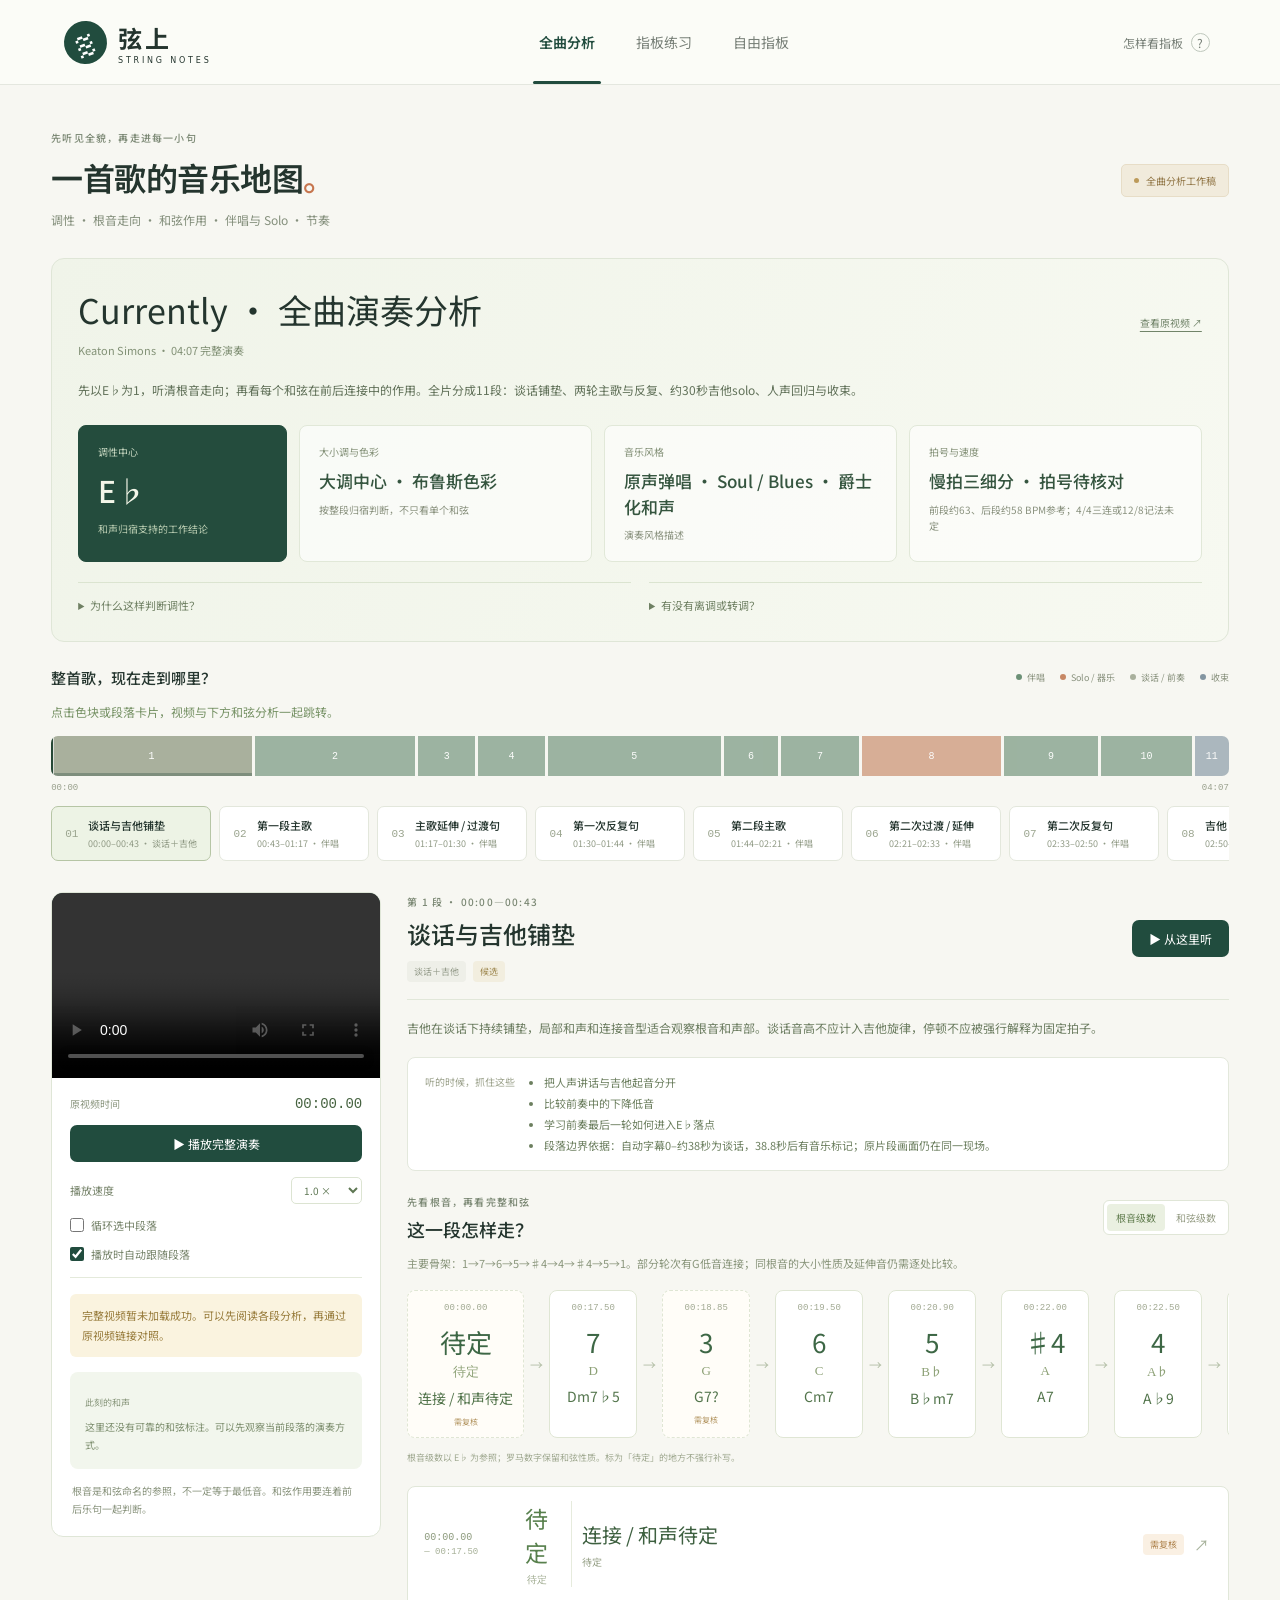
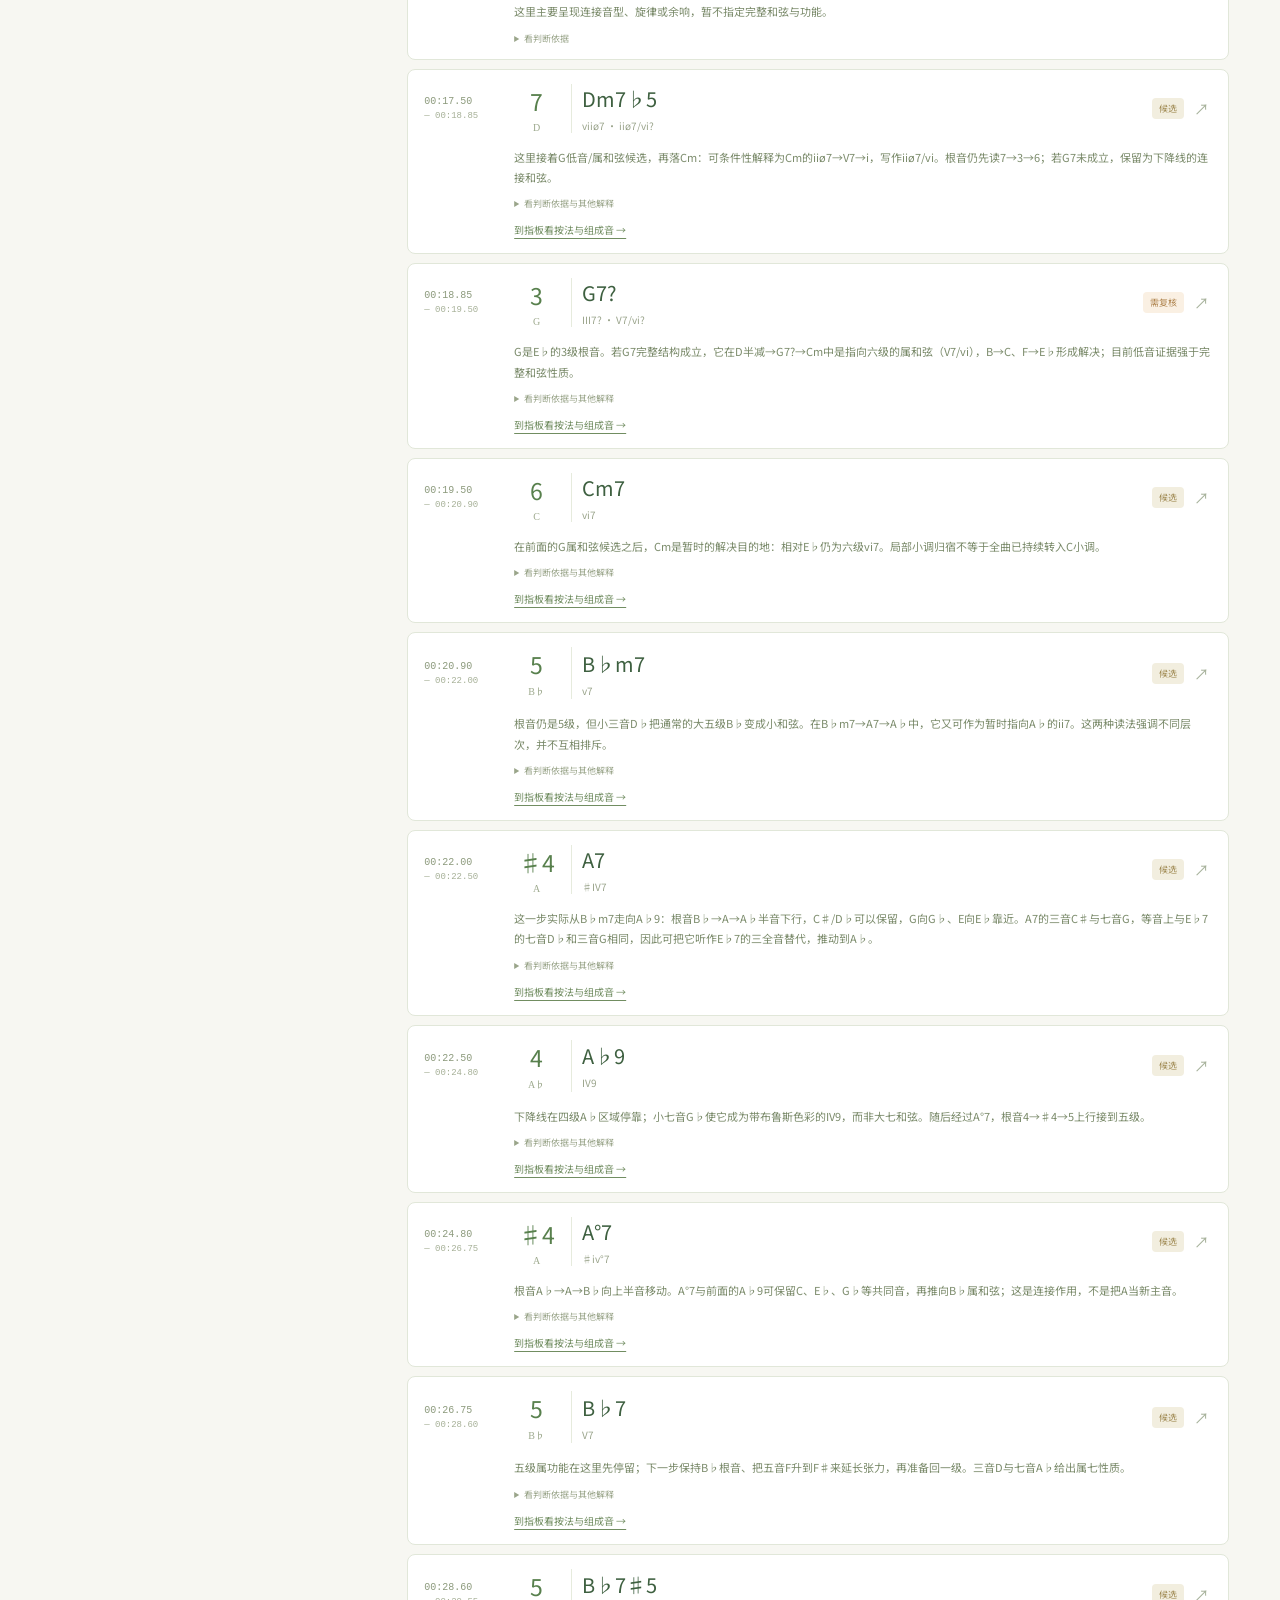
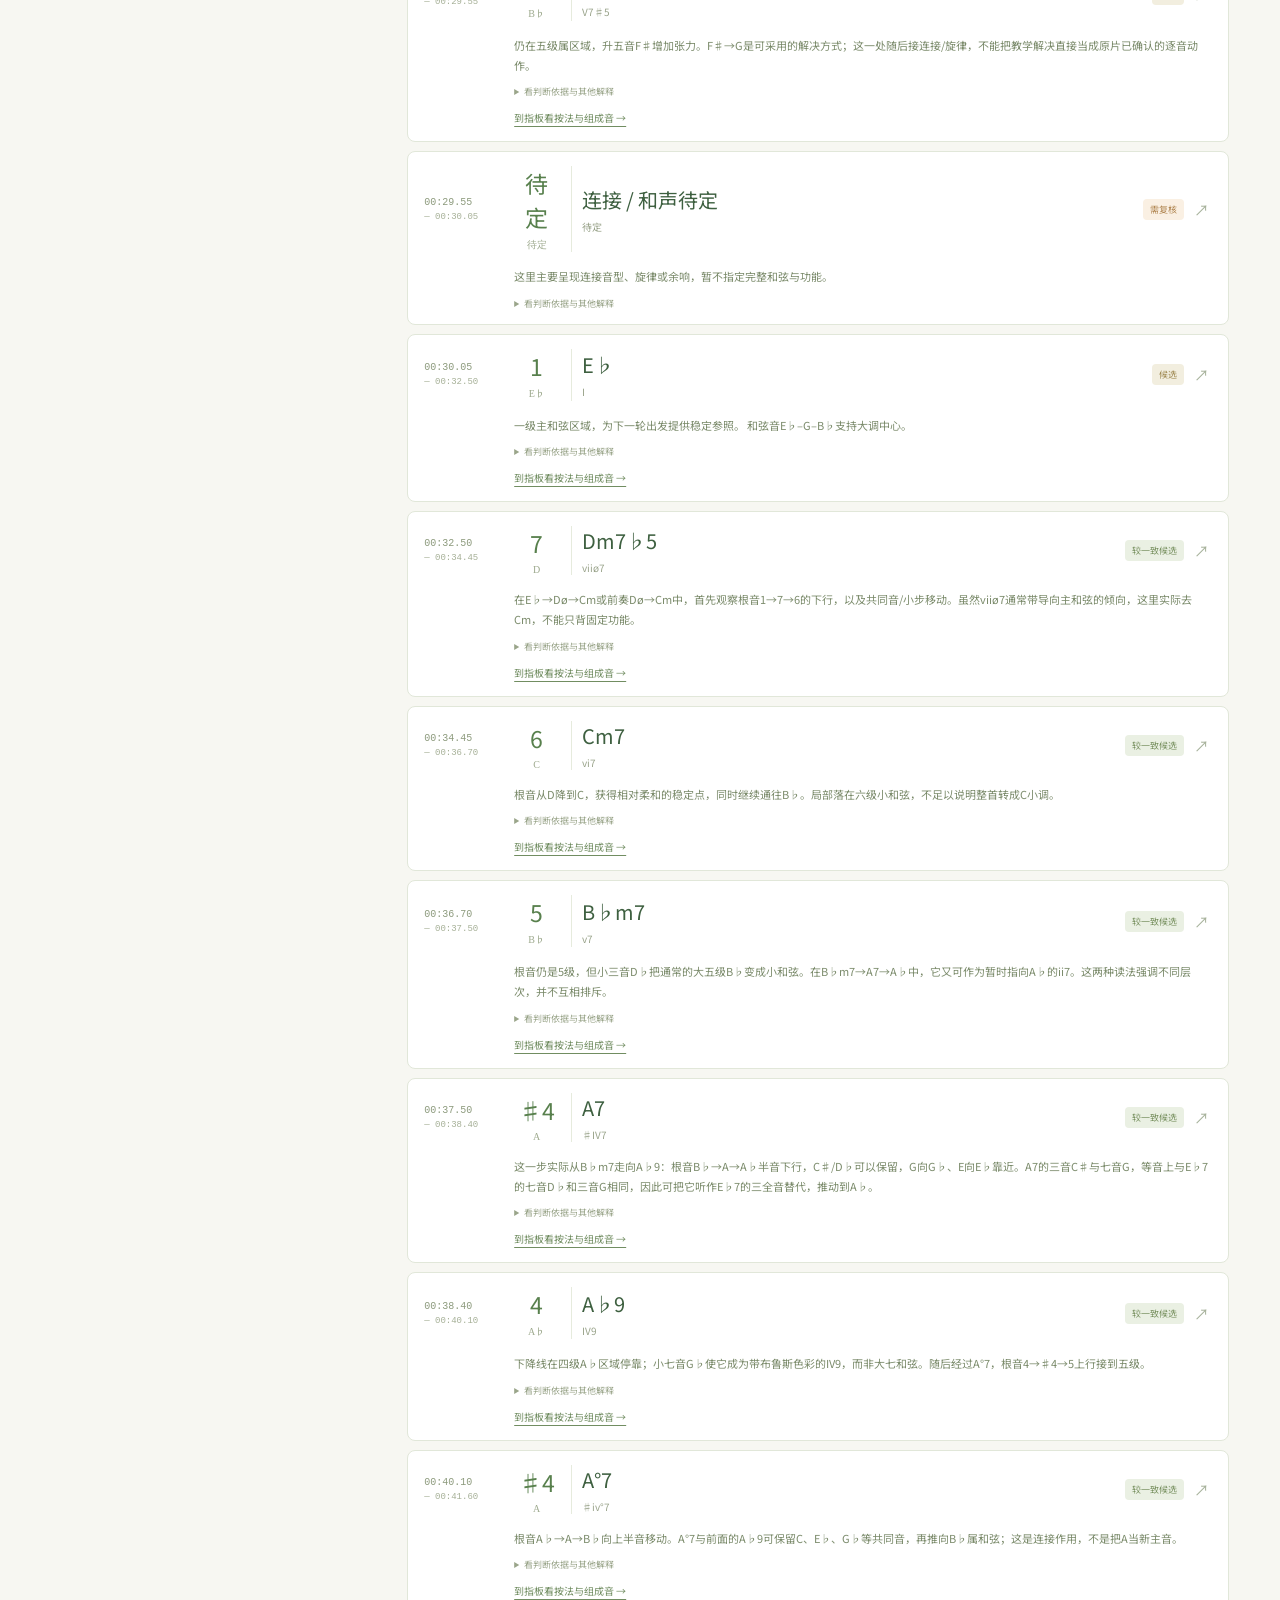
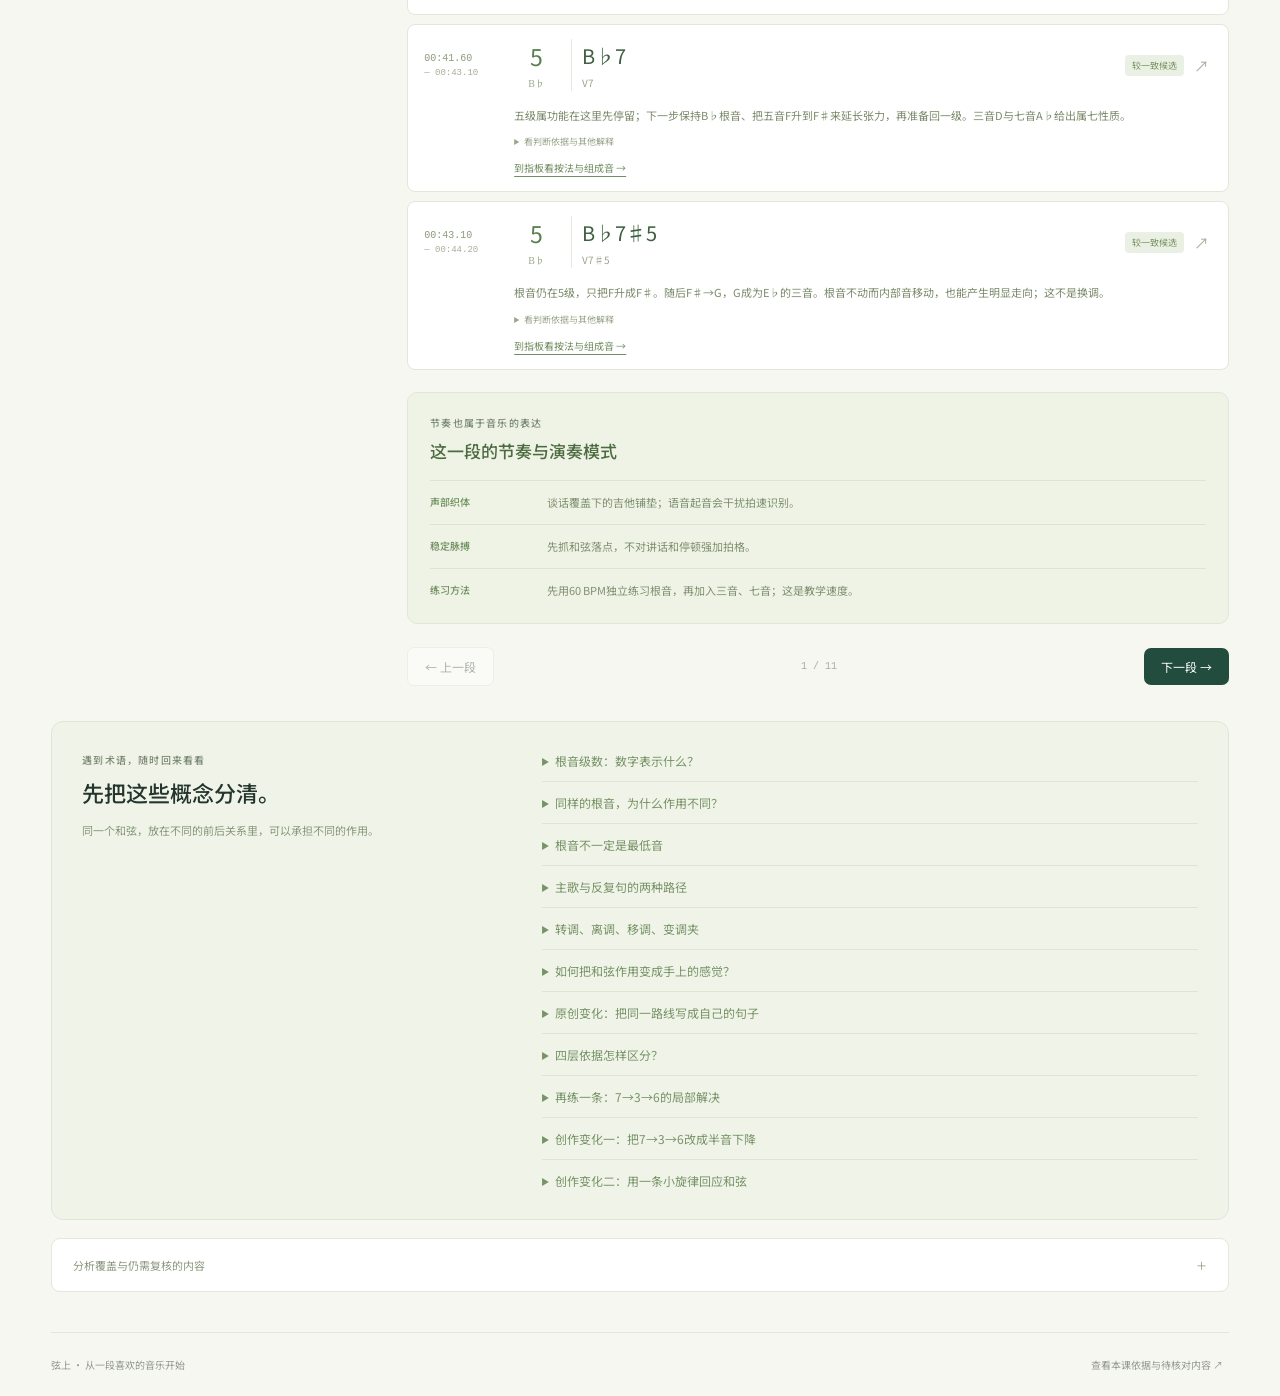
==== commit d9a8a77f: "Keep chapter video seeks and harmony analysis synchronized" ====
--- a/index.html
+++ b/index.html
@@ -1,6 +1,6 @@
 <!doctype html>
 <html lang="zh-CN">
-<head><meta charset="UTF-8"><meta name="viewport" content="width=device-width,initial-scale=1"><meta name="theme-color" content="#183f35"><meta name="description" content="从 Currently 的完整演奏学习调性、根音级数、和弦作用、节奏与吉他独奏，再回到六弦指板练习。"><title>弦上 · Currently 全曲分析与吉他练习</title><link rel="stylesheet" href="style.css"><link rel="stylesheet" href="full-analysis.css"><link rel="stylesheet" href="integration.css"></head>
+<head><meta charset="UTF-8"><meta name="viewport" content="width=device-width,initial-scale=1"><meta name="theme-color" content="#183f35"><meta name="description" content="从 Currently 的完整演奏学习调性、根音级数、和弦作用、节奏与吉他独奏，再回到六弦指板练习。"><title>弦上 · Currently 全曲分析与吉他练习</title><link rel="stylesheet" href="style.css"><link rel="stylesheet" href="full-analysis.css?v=20261111-section-sync"><link rel="stylesheet" href="integration.css"></head>
 <body>
 <header class="topbar"><a class="brand" href="#"><span class="brand-mark">≋</span><span>弦上<small>STRING NOTES</small></span></a><nav aria-label="工作模式"><button id="analysisMode" class="nav-button active">全曲分析</button><button id="lessonMode" class="nav-button">指板练习</button><button id="freeMode" class="nav-button">自由指板</button></nav><button class="quiet" id="helpButton">怎样看指板 <span>?</span></button></header>
 <main>
@@ -44,5 +44,5 @@
 <dialog id="helpDialog"><button class="dialog-close" aria-label="关闭帮助">×</button><div class="eyebrow">第一步，不急着记和弦名</div><h2>三个数字，分开看。</h2><div class="help-items"><p><b>弦号</b> 第 1 弦最细、声音较高；第 6 弦最粗、声音较低。指板从上到下是 1 → 6 弦。</p><p><b>品位</b> 上方的 1、2、3…是从琴头开始数的格子。按在格子靠近右侧品丝的位置。</p><p><b>指号</b> 音符旁的小数字是左手手指：1 食指、2 中指、3 无名指、4 小指。</p><p><b>× 与 0</b> × 表示这根弦不发声；0 表示不按品、弹空弦。点击左侧 × 可以切换空弦。</p></div><p class="dialog-tip">先选择左边的 B♭7，点“逐弦听音”，再逐一看看下方的实际音名。</p><button class="primary dialog-close">开始试一试</button></dialog>
 <dialog id="evidenceDialog"><button class="dialog-close" aria-label="关闭依据">×</button><div class="eyebrow">本课的四层依据</div><h2>练习可以明确，证据也要明确。</h2><dl><dt>已确认的音轨</dt><dd>来源为 YouTube p9AJpi3jRWc，Keaton Simons 的 Currently 现场演奏。完整音轨可解码，时长约 247.38 秒。全曲分析与指板练习均使用完整视频；三个入门和弦可单独选择。</dd><dt>谱面信息</dt><dd>尚未取得作者原谱。全曲页列出第三方简化谱与网友谱，并说明它们不等于本次现场版本。</dd><dt>分析候选</dt><dd>和弦名称和边界来自频谱、音高分析与画面对照，尚未完成人工逐音校订。E♭大调中心是当前和声分析工作结论；速度、拍号与具体音符仍按证据标为候选。</dd><dt>教学改写</dt><dd>指板按标准调弦重新配音；手指标记是可行的教学建议，原演奏调弦、变调夹与逐指动作未确认。Solo 的简化音序与按位也是教学改写，不与原片逐音同步。合成试音只演示音高关系，不能模拟原录音音色。</dd></dl><p class="dialog-tip">自由指板按实际发声音识别，音数不足会显示单音或音组；有多种解释时保留候选。</p></dialog>
 <div class="toast" id="toast" role="status" aria-live="polite"></div>
-<script src="lesson-data.js"></script><script src="music-core.js"></script><script src="full-analysis-data.js"></script><script src="practice-data.js"></script><script src="app.js"></script><script src="full-analysis.js"></script><script src="integration.js"></script>
+<script src="lesson-data.js"></script><script src="music-core.js"></script><script src="full-analysis-data.js"></script><script src="practice-data.js"></script><script src="app.js"></script><script src="full-analysis.js?v=20261111-section-sync"></script><script src="integration.js"></script>
 </body></html>
--- a/full-analysis.css
+++ b/full-analysis.css
@@ -5,3 +5,5 @@
 @media(prefers-reduced-motion:reduce){.fa-shell *{scroll-behavior:auto!important;transition:none!important}}
 .fa-sources:not(:empty){border-top:1px solid #e4eadc;margin-top:15px;padding-top:14px}.fa-source-row+.fa-source-row{margin-top:13px}.fa-source-row>a{font-size:11px;color:#648450;text-underline-offset:4px}.fa-source-row>p{font-size:10px;color:#94a085;line-height:1.8;margin:5px 0 0}
 .fa-solo-phrases{margin-top:21px;padding-top:19px;border-top:1px solid #e6d2bf}.fa-solo-phrases h5{font-size:15px;font-weight:500;color:#956e4d;margin:0 0 8px}.fa-solo .fa-solo-phrase-note{font-size:10px;color:#a48a70;line-height:1.9;margin:0 0 15px}.fa-solo-phrase-grid{display:grid;grid-template-columns:repeat(2,minmax(0,1fr));gap:12px}.fa-solo-phrase{min-width:0;padding:16px;border:1px solid #e6d4c1;border-radius:8px;background:#fffaf4;display:flex;flex-direction:column;align-items:flex-start}.fa-phrase-top{display:flex;justify-content:space-between;align-items:center;gap:10px;width:100%;color:#ac9074}.fa-phrase-top>span{font-size:9px;white-space:nowrap}.fa-phrase-top>small{font:9px monospace;white-space:nowrap}.fa-solo-phrase h6{font-size:14px;font-weight:500;color:#926b49;line-height:1.6;margin:10px 0 12px}.fa-phrase-line{width:100%;margin-bottom:11px}.fa-phrase-line>b{display:block;font-size:9px;font-weight:500;color:#ae8764;margin-bottom:3px}.fa-solo .fa-phrase-line>p{font-size:10px;line-height:1.9;margin:0;color:#97816c}.fa-solo-phrase details{font-size:9px;color:#ac927a;line-height:1.8;margin:0 0 13px;width:100%}.fa-solo-phrase summary{cursor:pointer}.fa-solo .fa-solo-phrase details>p{font-size:10px;line-height:1.9;margin:6px 0 0;color:#aa927a}.fa-phrase-play{margin-top:auto;border:1px solid #d9bfa5;border-radius:5px;background:#f4e7d9;padding:8px 10px;color:#98734f;font-size:10px;line-height:1.5}.fa-phrase-play:hover{background:#eddbc7;border-color:#c9a580}@media(max-width:1150px) and (min-width:851px){.fa-solo-phrase-grid{grid-template-columns:1fr}}@media(max-width:540px){.fa-solo-phrase-grid{grid-template-columns:1fr;gap:10px}.fa-solo-phrase{padding:14px}.fa-solo-phrases h5{font-size:14px}.fa-solo-phrase h6{font-size:13px}.fa-phrase-top>small{font-size:9px}.fa-phrase-play{font-size:10px}}
+
+.fa-map-hint{font-size:12px;line-height:1.7;color:#789367;margin:0 0 14px}
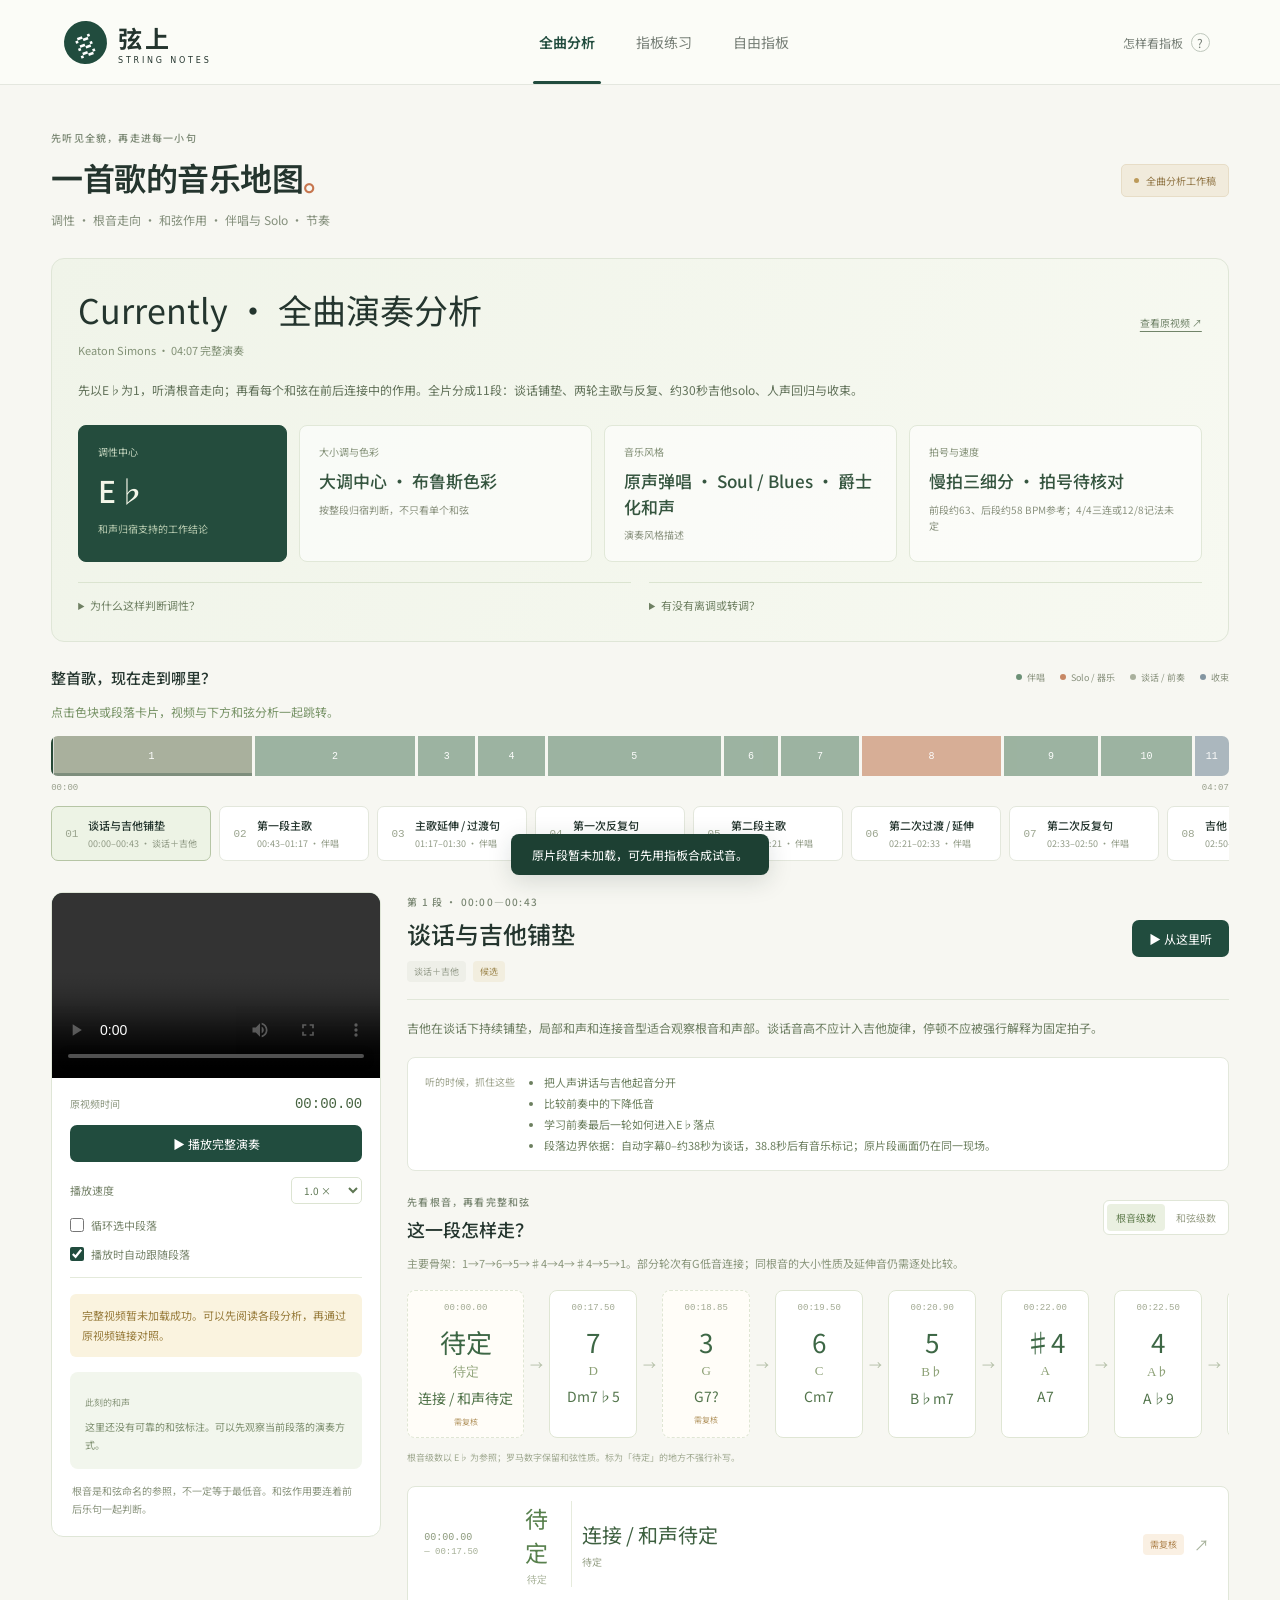
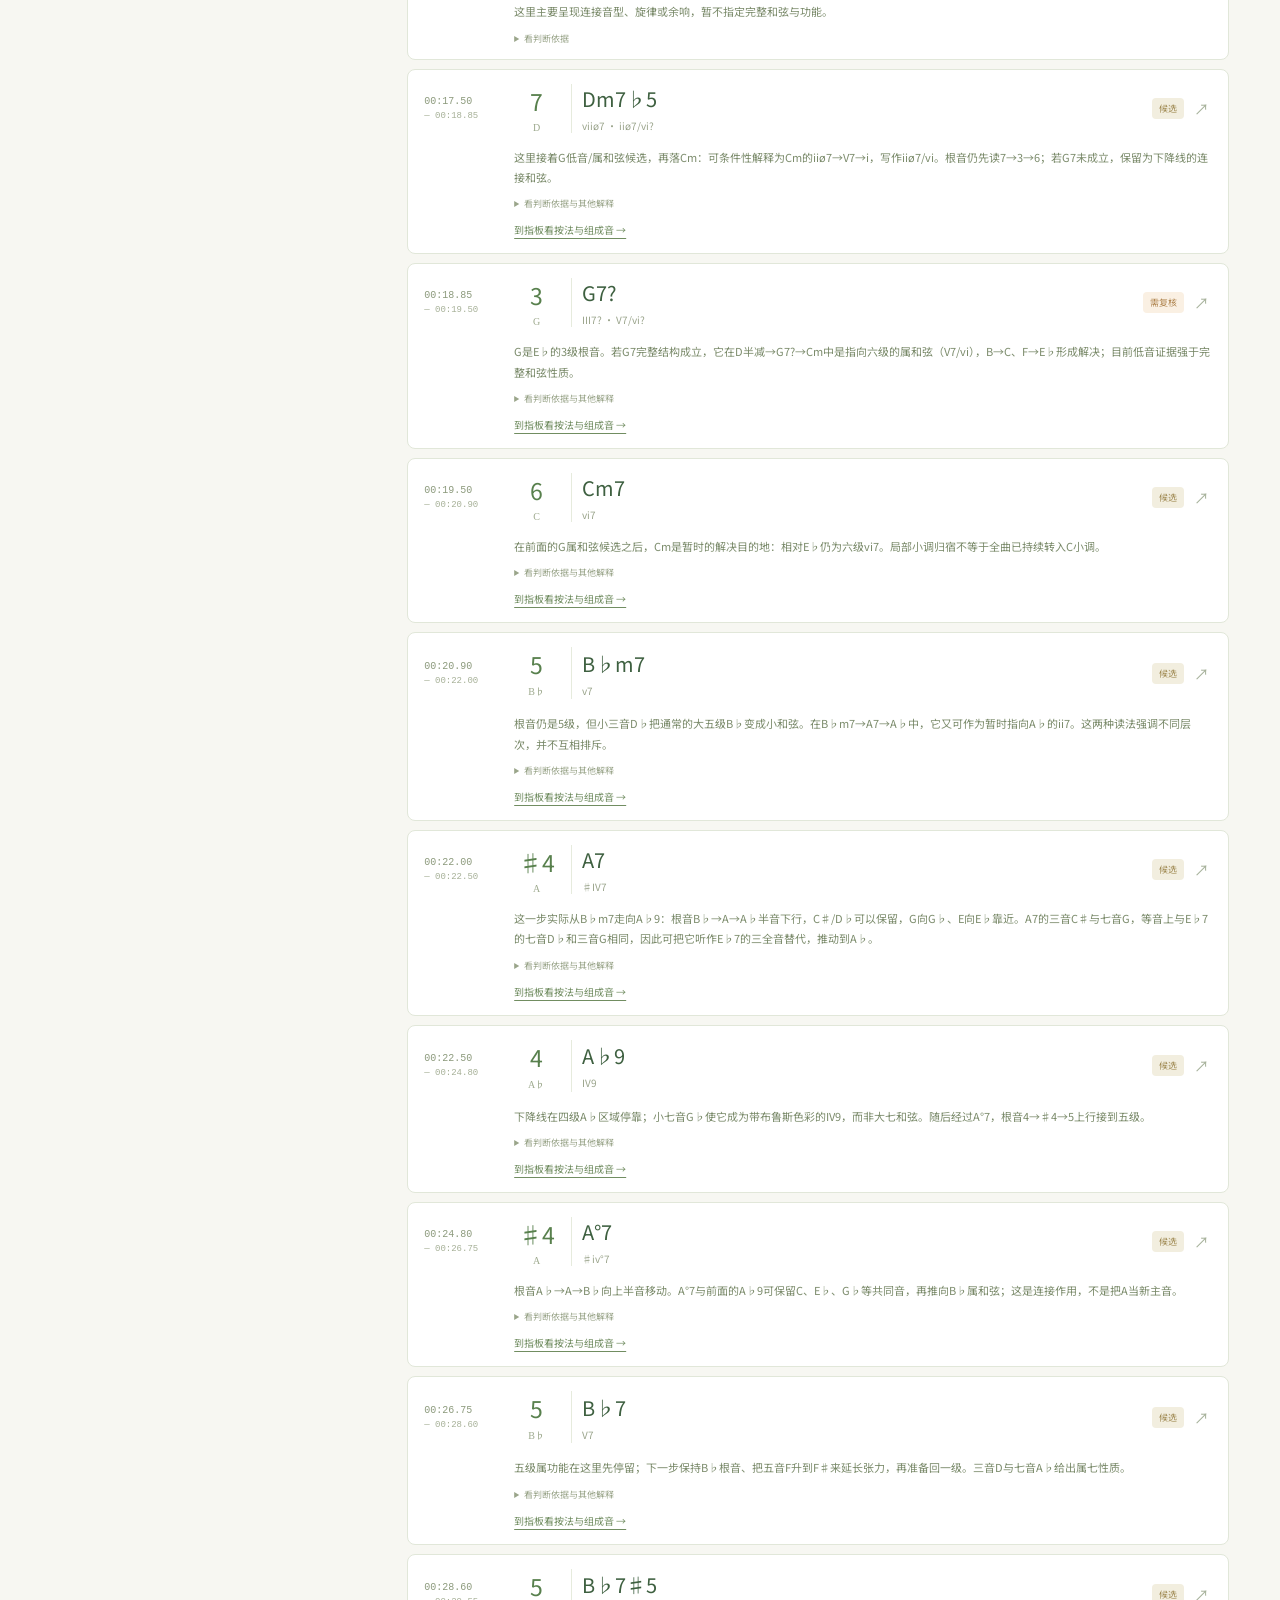
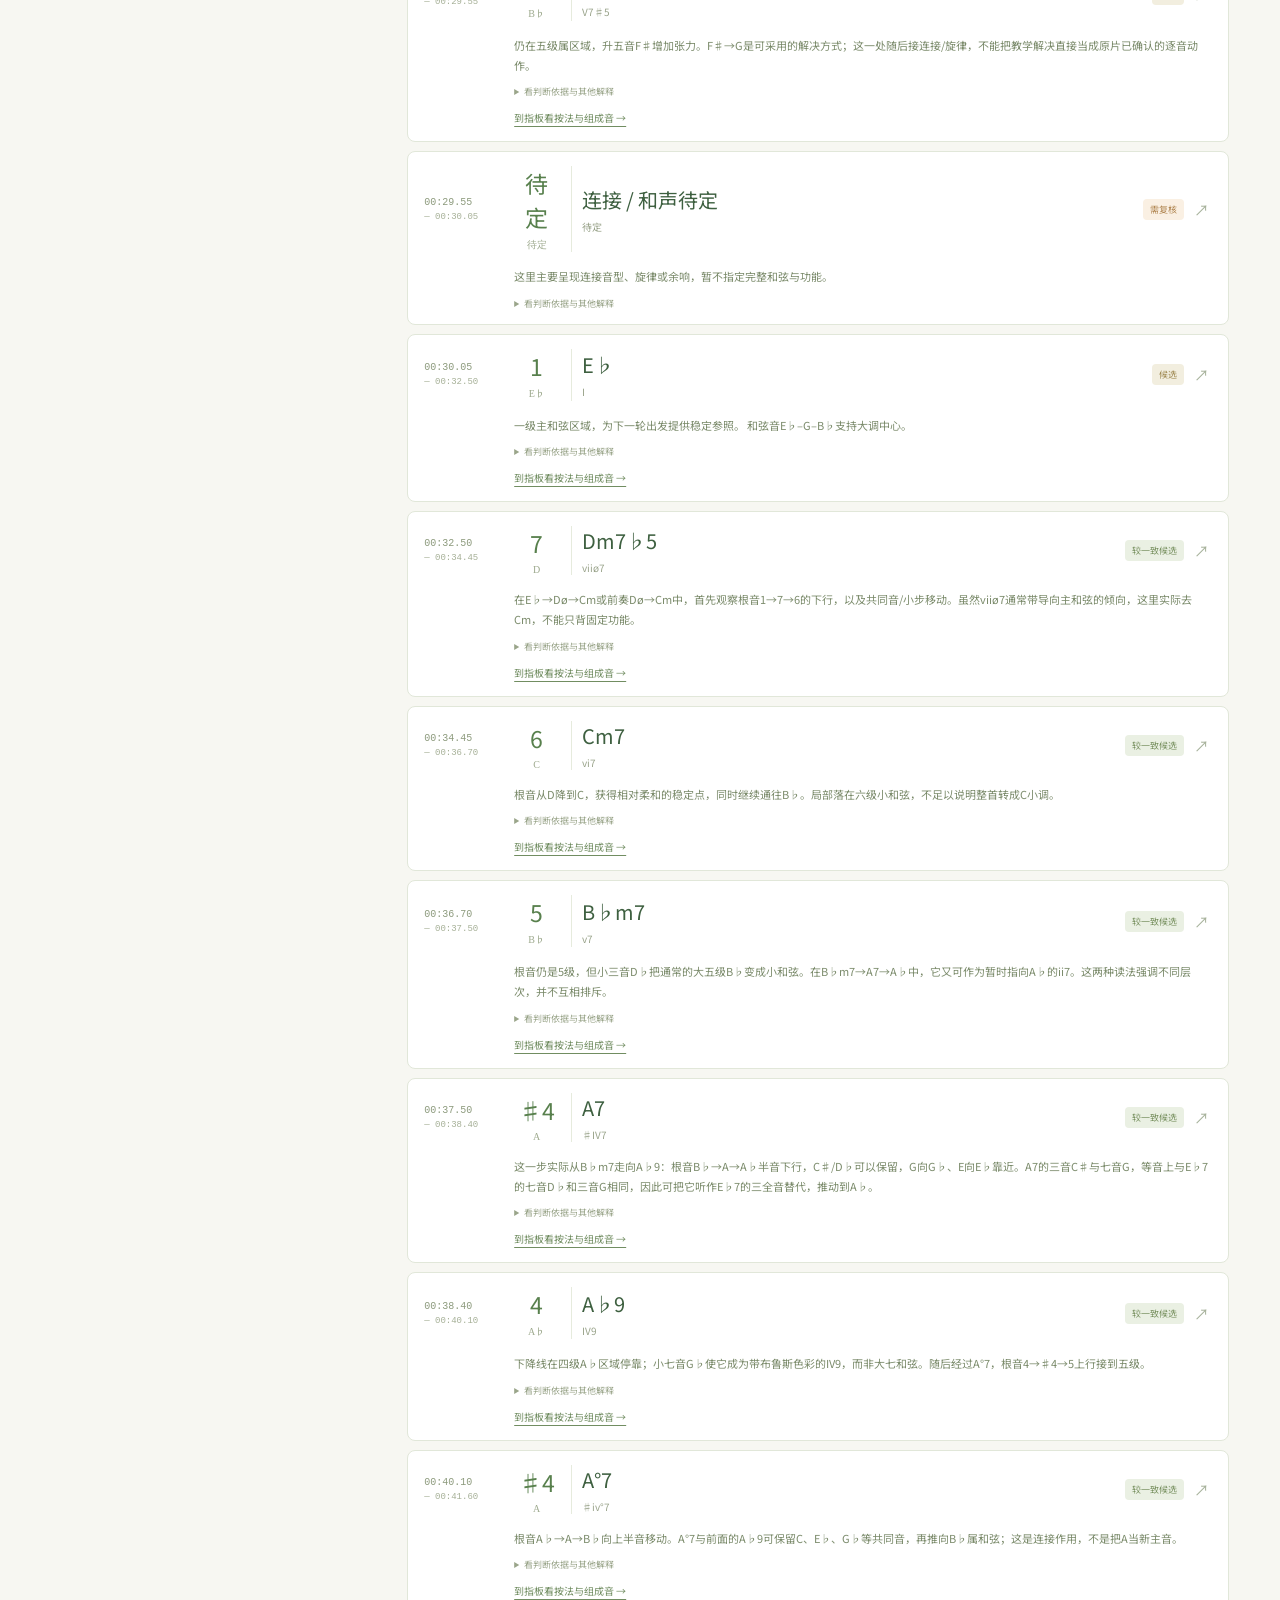
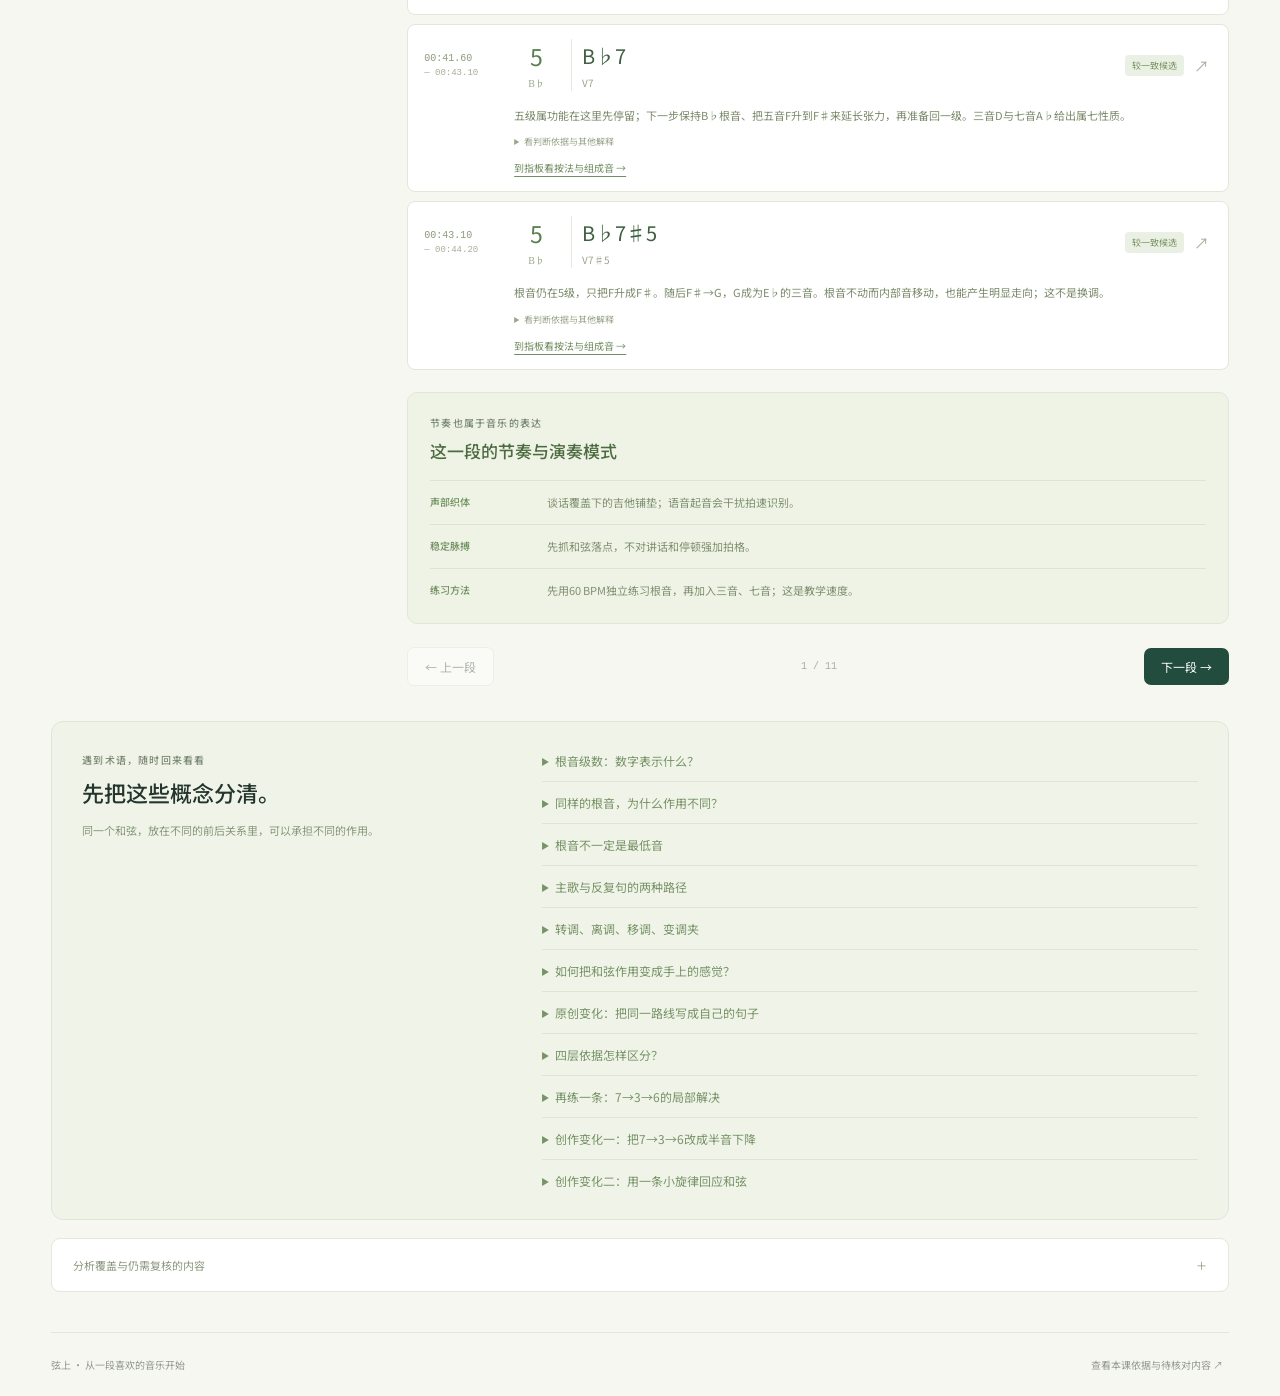
==== commit 1413cb71: "Show chord-tone roles beside every fretboard note" ====
--- a/index.html
+++ b/index.html
@@ -1,12 +1,19 @@
 <!doctype html>
 <html lang="zh-CN">
-<head><meta charset="UTF-8"><meta name="viewport" content="width=device-width,initial-scale=1"><meta name="theme-color" content="#183f35"><meta name="description" content="从 Currently 的完整演奏学习调性、根音级数、和弦作用、节奏与吉他独奏，再回到六弦指板练习。"><title>弦上 · Currently 全曲分析与吉他练习</title><link rel="stylesheet" href="style.css"><link rel="stylesheet" href="full-analysis.css?v=20261111-section-sync"><link rel="stylesheet" href="integration.css"></head>
+<head><meta charset="UTF-8"><meta name="viewport" content="width=device-width,initial-scale=1"><meta name="theme-color" content="#183f35"><meta name="description" content="从 Currently 的完整演奏学习调性、根音级数、和弦作用、节奏与吉他独奏，再回到六弦指板练习。"><title>弦上 · Currently 全曲分析与吉他练习</title><link rel="stylesheet" href="style.css"><link rel="stylesheet" href="full-analysis.css?v=20261111-section-sync"><link rel="stylesheet" href="integration.css?v=20261114-chord-roles"></head>
 <body>
 <header class="topbar"><a class="brand" href="#"><span class="brand-mark">≋</span><span>弦上<small>STRING NOTES</small></span></a><nav aria-label="工作模式"><button id="analysisMode" class="nav-button active">全曲分析</button><button id="lessonMode" class="nav-button">指板练习</button><button id="freeMode" class="nav-button">自由指板</button></nav><button class="quiet" id="helpButton">怎样看指板 <span>?</span></button></header>
 <main>
 <section id="analysisView" aria-label="完整演奏分析"></section>
 <section id="practiceView" hidden>
 <div class="page-heading"><div><div class="eyebrow">从第一句到最后一个落点。</div><h1>跟着整首歌，练指板<span class="title-dot">。</span></h1><p>选一个段落，沿着根音走向练按法；唱歌时看和弦，Solo 时看旋律。</p></div><div class="version"><span class="green-dot"></span> Currently · 全曲练习</div></div>
+<section id="practiceMap" class="fa-map practice-map" aria-label="全曲指板练习段落地图">
+ <div class="fa-map-title"><h3>整首歌，现在走到哪里？</h3><div class="fa-map-legend" aria-label="段落类型"><span><i class="voice" aria-hidden="true"></i>伴唱</span><span><i class="solo" aria-hidden="true"></i>Solo / 器乐</span><span><i class="talk" aria-hidden="true"></i>谈话 / 前奏</span><span><i class="outro" aria-hidden="true"></i>收束</span></div></div>
+ <p class="fa-map-hint">点击色块或段落卡片，视频、当前按法和练习列表一起切换。</p>
+ <div id="practiceTimeline" class="fa-timeline" role="group" aria-label="按时间选择练习段落" aria-controls="songVideo fretboard lessonSteps"><span id="practicePlayhead" class="fa-playhead" aria-hidden="true"></span></div>
+ <div class="fa-timeline-labels"><span>00:00</span><span id="practiceMapDuration">04:07</span></div>
+ <div id="practiceChapters" class="fa-chapters" role="group" aria-label="选择指板练习段落" aria-controls="songVideo fretboard lessonSteps"></div>
+</section>
 <div class="workspace">
 <aside class="song-panel">
  <div class="song-cover"><video id="songVideo" preload="metadata" playsinline controls poster="assets/poster.jpg" src="assets/currently-full.mp4" aria-label="Currently 完整演奏与指板跟随"></video><span class="cover-label">完整演奏 · 04:07</span></div>
@@ -29,6 +36,7 @@
  <p id="practiceEvidence" class="practice-evidence" aria-label="当前按法与音轨证据"></p>
  <div class="board-card"><div class="board-toolbar"><div><strong>六弦指板</strong><span>标准调弦 · 无变调夹</span></div><div class="label-switch" aria-label="指板标签"><button class="selected" data-label="note">音名</button><button data-label="degree">音程</button><button data-label="finger">指号</button></div></div>
  <div class="board-instruction"><span>上方是最细的 1 弦 · 下方是最粗的 6 弦</span><label><input type="checkbox" id="showAllNotes"> 显示全部音名</label></div>
+ <p class="board-role-help">圆点下方标注当前和弦内的音级；右上角小数字是左手指号。♭ 降、♯ 升、♭♭ 重降。</p>
  <div class="board-scroll" tabindex="0" aria-label="可横向滚动的吉他指板"><div id="fretboard" class="fretboard"></div></div>
  <div class="board-bottom"><div class="role-legend"><span><i class="root"></i>根音</span><span><i class="third"></i>三音</span><span><i class="fifth"></i>五音</span><span><i class="seventh"></i>七音</span><span><i class="color"></i>色彩音</span></div><span>点按位可试音 · 再点可取消</span></div></div>
  <div class="string-inspector"><div class="section-label">实际发声 <span>按六弦 → 一弦排列</span></div><div id="stringNotes" class="string-notes"></div></div>
@@ -44,5 +52,5 @@
 <dialog id="helpDialog"><button class="dialog-close" aria-label="关闭帮助">×</button><div class="eyebrow">第一步，不急着记和弦名</div><h2>三个数字，分开看。</h2><div class="help-items"><p><b>弦号</b> 第 1 弦最细、声音较高；第 6 弦最粗、声音较低。指板从上到下是 1 → 6 弦。</p><p><b>品位</b> 上方的 1、2、3…是从琴头开始数的格子。按在格子靠近右侧品丝的位置。</p><p><b>指号</b> 音符旁的小数字是左手手指：1 食指、2 中指、3 无名指、4 小指。</p><p><b>× 与 0</b> × 表示这根弦不发声；0 表示不按品、弹空弦。点击左侧 × 可以切换空弦。</p></div><p class="dialog-tip">先选择左边的 B♭7，点“逐弦听音”，再逐一看看下方的实际音名。</p><button class="primary dialog-close">开始试一试</button></dialog>
 <dialog id="evidenceDialog"><button class="dialog-close" aria-label="关闭依据">×</button><div class="eyebrow">本课的四层依据</div><h2>练习可以明确，证据也要明确。</h2><dl><dt>已确认的音轨</dt><dd>来源为 YouTube p9AJpi3jRWc，Keaton Simons 的 Currently 现场演奏。完整音轨可解码，时长约 247.38 秒。全曲分析与指板练习均使用完整视频；三个入门和弦可单独选择。</dd><dt>谱面信息</dt><dd>尚未取得作者原谱。全曲页列出第三方简化谱与网友谱，并说明它们不等于本次现场版本。</dd><dt>分析候选</dt><dd>和弦名称和边界来自频谱、音高分析与画面对照，尚未完成人工逐音校订。E♭大调中心是当前和声分析工作结论；速度、拍号与具体音符仍按证据标为候选。</dd><dt>教学改写</dt><dd>指板按标准调弦重新配音；手指标记是可行的教学建议，原演奏调弦、变调夹与逐指动作未确认。Solo 的简化音序与按位也是教学改写，不与原片逐音同步。合成试音只演示音高关系，不能模拟原录音音色。</dd></dl><p class="dialog-tip">自由指板按实际发声音识别，音数不足会显示单音或音组；有多种解释时保留候选。</p></dialog>
 <div class="toast" id="toast" role="status" aria-live="polite"></div>
-<script src="lesson-data.js"></script><script src="music-core.js"></script><script src="full-analysis-data.js"></script><script src="practice-data.js"></script><script src="app.js"></script><script src="full-analysis.js?v=20261111-section-sync"></script><script src="integration.js"></script>
+<script src="lesson-data.js"></script><script src="music-core.js"></script><script src="full-analysis-data.js"></script><script src="practice-data.js"></script><script src="app.js?v=20261114-chord-roles"></script><script src="full-analysis.js?v=20261111-section-sync"></script><script src="integration.js"></script>
 </body></html>
--- a/integration.css
+++ b/integration.css
@@ -76,3 +76,31 @@
  .solo-note-buttons button{min-width:60px;min-height:70px;padding:8px 10px}
  .solo-practice-actions button{flex:1;text-align:center;min-height:38px}
 }
+
+/* Keep chord roles legible alongside note names and finger numbers. */
+.board-role-help{margin:0 15px 12px;color:#66765d;font-size:12px;line-height:1.8}
+.fretboard{min-width:833px}
+.fretboard .fret-head,.fretboard .fret-row{grid-template-columns:53px repeat(13,minmax(60px,1fr))}
+.fretboard .fret-row{height:78px}
+.fret-cell .note-role{position:absolute;z-index:3;top:calc(50% + 21px);left:50%;transform:translateX(-50%);white-space:nowrap;line-height:17px;font-size:11px;font-weight:400;color:#34483c;background:#f7f5e9e8;padding:0 2px;border-radius:2px;pointer-events:none}
+.fret-cell .note-role b{font-weight:700}
+/* Share the analysis chapter map styles without inheriting its page layout. */
+#practiceMap{--fa-voice:#6c9076;--fa-solo:#c78865;--fa-talk:#a9b09d;--fa-outro:#8395a1;min-width:0;max-width:100%;padding-top:0;margin-bottom:6px}
+#practiceMap .fa-map-title{flex-wrap:wrap}
+#practiceMap .fa-map-legend{flex-wrap:wrap}
+#practiceMap .fa-timeline{width:100%;min-width:0}
+#practiceMap .fa-chapters{position:relative;max-width:100%;min-width:0;overscroll-behavior-x:contain;scroll-padding-inline:4px}
+#practiceMap .fa-chapter{max-width:min(310px,85vw)}
+#practiceMap .fa-chapter>span:last-child{min-width:0}
+#practiceMap .fa-chapter strong{overflow-wrap:anywhere}
+#practiceMap button:focus-visible{outline:3px solid #a8b580;outline-offset:3px}
+@media(max-width:540px){
+ #practiceMap{margin-bottom:0;padding-bottom:20px}
+ #practiceMap .fa-map-hint{font-size:11px;line-height:1.8}
+ #practiceMap .fa-timeline{height:44px;gap:2px}
+ #practiceMap .fa-timeline-part{min-width:12px}
+ #practiceMap .fa-timeline-part span{font-size:9px}
+ #practiceMap .fa-chapter{min-width:150px;min-height:58px}
+ #practiceMap .fa-chapter strong{font-size:11px}
+ #practiceMap .fa-chapter small{font-size:9px}
+}
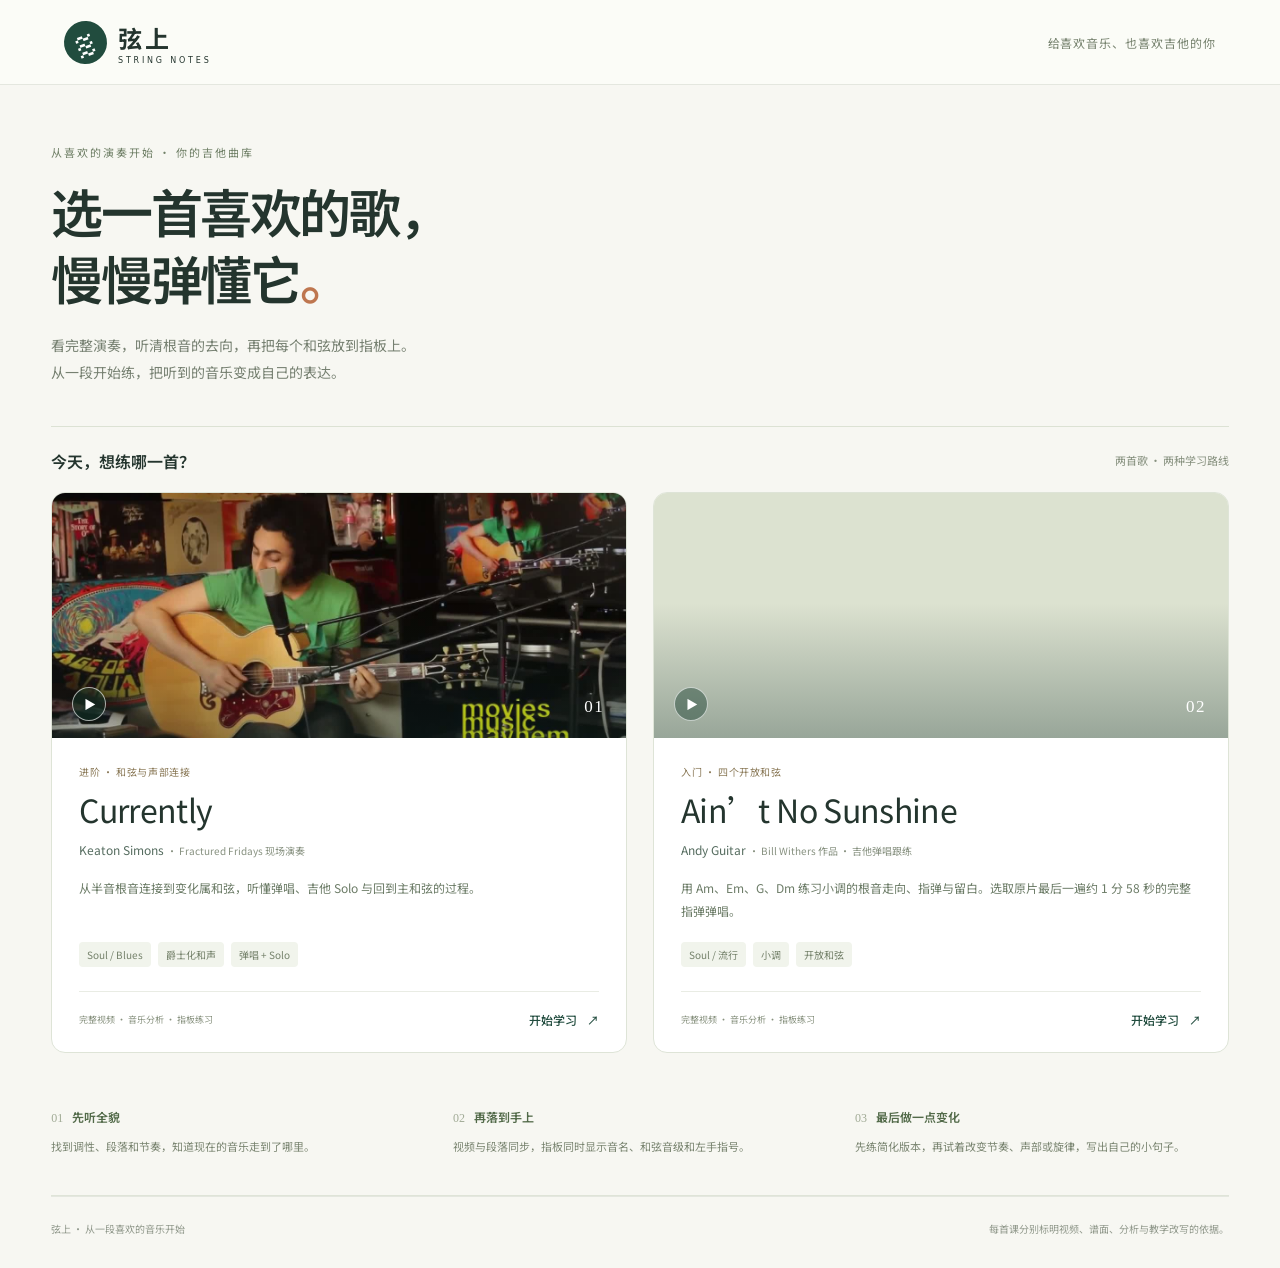
==== commit 5fca8b68: "Add song library and complete Ain't No Sunshine guitar lesson" ====
--- a/index.html
+++ b/index.html
@@ -1,56 +1,19 @@
 <!doctype html>
 <html lang="zh-CN">
-<head><meta charset="UTF-8"><meta name="viewport" content="width=device-width,initial-scale=1"><meta name="theme-color" content="#183f35"><meta name="description" content="从 Currently 的完整演奏学习调性、根音级数、和弦作用、节奏与吉他独奏，再回到六弦指板练习。"><title>弦上 · Currently 全曲分析与吉他练习</title><link rel="stylesheet" href="style.css"><link rel="stylesheet" href="full-analysis.css?v=20261111-section-sync"><link rel="stylesheet" href="integration.css?v=20261114-chord-roles"></head>
-<body>
-<header class="topbar"><a class="brand" href="#"><span class="brand-mark">≋</span><span>弦上<small>STRING NOTES</small></span></a><nav aria-label="工作模式"><button id="analysisMode" class="nav-button active">全曲分析</button><button id="lessonMode" class="nav-button">指板练习</button><button id="freeMode" class="nav-button">自由指板</button></nav><button class="quiet" id="helpButton">怎样看指板 <span>?</span></button></header>
+<head>
+<meta charset="UTF-8"><meta name="viewport" content="width=device-width,initial-scale=1"><meta name="theme-color" content="#183f35">
+<meta name="description" content="弦上 String Notes：选择喜欢的吉他视频，学习全曲音乐分析、和弦走向、节奏与六弦指板，把听到的音乐变成手上的练习。">
+<title>弦上 · 选一首歌，开始练习</title>
+<link rel="stylesheet" href="style.css"><link rel="stylesheet" href="library.css?v=20261114-song-library">
+</head>
+<body class="library-page">
+<header class="topbar"><a class="brand" href="index.html" aria-label="弦上曲库首页"><span class="brand-mark">≋</span><span>弦上<small>STRING NOTES</small></span></a><span class="library-header-note">给喜欢音乐、也喜欢吉他的你</span></header>
 <main>
-<section id="analysisView" aria-label="完整演奏分析"></section>
-<section id="practiceView" hidden>
-<div class="page-heading"><div><div class="eyebrow">从第一句到最后一个落点。</div><h1>跟着整首歌，练指板<span class="title-dot">。</span></h1><p>选一个段落，沿着根音走向练按法；唱歌时看和弦，Solo 时看旋律。</p></div><div class="version"><span class="green-dot"></span> Currently · 全曲练习</div></div>
-<section id="practiceMap" class="fa-map practice-map" aria-label="全曲指板练习段落地图">
- <div class="fa-map-title"><h3>整首歌，现在走到哪里？</h3><div class="fa-map-legend" aria-label="段落类型"><span><i class="voice" aria-hidden="true"></i>伴唱</span><span><i class="solo" aria-hidden="true"></i>Solo / 器乐</span><span><i class="talk" aria-hidden="true"></i>谈话 / 前奏</span><span><i class="outro" aria-hidden="true"></i>收束</span></div></div>
- <p class="fa-map-hint">点击色块或段落卡片，视频、当前按法和练习列表一起切换。</p>
- <div id="practiceTimeline" class="fa-timeline" role="group" aria-label="按时间选择练习段落" aria-controls="songVideo fretboard lessonSteps"><span id="practicePlayhead" class="fa-playhead" aria-hidden="true"></span></div>
- <div class="fa-timeline-labels"><span>00:00</span><span id="practiceMapDuration">04:07</span></div>
- <div id="practiceChapters" class="fa-chapters" role="group" aria-label="选择指板练习段落" aria-controls="songVideo fretboard lessonSteps"></div>
-</section>
-<div class="workspace">
-<aside class="song-panel">
- <div class="song-cover"><video id="songVideo" preload="metadata" playsinline controls poster="assets/poster.jpg" src="assets/currently-full.mp4" aria-label="Currently 完整演奏与指板跟随"></video><span class="cover-label">完整演奏 · 04:07</span></div>
- <div class="song-info"><div class="eyebrow">正在学习 · 完整演奏</div><h2>Currently</h2><p>Keaton Simons <span>· 现场演奏</span></p><a class="source-link" href="https://www.youtube.com/watch?v=p9AJpi3jRWc" target="_blank" rel="noopener">在 YouTube 看完整演奏 ↗</a></div>
- <div class="playback-tools"><button class="primary song-play" id="playSong">▶ 播放完整演奏</button><label>播放速度 <select id="speedSelect" aria-label="完整演奏播放速度"><option value="0.5">0.5 ×</option><option value="0.75">0.75 ×</option><option value="1" selected>1.0 ×</option></select></label><label>循环范围 <select id="loopMode" aria-label="指板练习循环范围"><option value="none" selected>不循环</option><option value="chord">当前和弦</option><option value="section">当前段落</option></select></label><label class="check-label"><input type="checkbox" id="followSong" checked> 播放时跟随歌曲换和弦</label><div class="time-row"><span>原视频位置</span><strong id="absoluteTime">00:00.00</strong></div></div>
- <div class="practice-section-picker"><label for="practiceSection">选择练习段落</label><select id="practiceSection" aria-label="选择全曲练习段落"><option value="all">全曲 · 所有段落</option></select></div>
- <div class="scope-switch" role="group" aria-label="学习范围"><button id="allScope" class="selected">全曲和弦</button><button id="tailScope">入门3和弦</button></div>
- <p id="practiceCoverage" class="practice-coverage">00:00–04:07 · 全曲和弦与 Solo 分段练习</p>
- <div id="lessonSteps" class="lesson-steps" aria-label="全曲和弦与旋律步骤"></div>
- <p id="practiceProgress" class="practice-progress" aria-label="练习进度"></p>
- <div class="song-footnote"><span class="status-tag">教学按法</span><p>全曲候选和弦按标准调弦配音；不确定处保留待核对，Solo 练习与原片逐音谱分开展示。</p></div>
-</aside>
-<section class="learning-panel" aria-label="指板学习区">
- <div class="chord-heading"><div><div class="eyebrow" id="stepKicker">全曲练习 · 先选一段开始</div><div class="chord-title-row"><h2 id="chordName">Currently</h2><span class="status-tag light" id="modeTag">教学按法</span></div><p id="chordSubtitle">把和弦作用落到每一个按位</p></div><div class="chord-controls"><button class="primary" id="playChord"><span>♪</span> 听这个和弦</button><button class="secondary" id="playArpeggio">逐弦听音</button></div></div>
- <div id="customBanner" class="custom-banner" hidden><span>你正在改变按位。下方名称按实际发声音重新识别。</span><button id="restoreChord">回到歌曲按法 ↩</button></div>
- <div id="songContext" class="song-context" hidden></div>
- <section id="soloPractice" class="solo-practice" aria-label="Solo 旋律指板练习" hidden></section>
- <div class="tone-strip"><span class="strip-label">和弦构成</span><div id="toneChips" class="tone-chips"></div><span id="omissionNote" class="omission-note"></span></div>
- <div id="harmonicContext" class="harmonic-context"></div>
- <p id="practiceEvidence" class="practice-evidence" aria-label="当前按法与音轨证据"></p>
- <div class="board-card"><div class="board-toolbar"><div><strong>六弦指板</strong><span>标准调弦 · 无变调夹</span></div><div class="label-switch" aria-label="指板标签"><button class="selected" data-label="note">音名</button><button data-label="degree">音程</button><button data-label="finger">指号</button></div></div>
- <div class="board-instruction"><span>上方是最细的 1 弦 · 下方是最粗的 6 弦</span><label><input type="checkbox" id="showAllNotes"> 显示全部音名</label></div>
- <p class="board-role-help">圆点下方标注当前和弦内的音级；右上角小数字是左手指号。♭ 降、♯ 升、♭♭ 重降。</p>
- <div class="board-scroll" tabindex="0" aria-label="可横向滚动的吉他指板"><div id="fretboard" class="fretboard"></div></div>
- <div class="board-bottom"><div class="role-legend"><span><i class="root"></i>根音</span><span><i class="third"></i>三音</span><span><i class="fifth"></i>五音</span><span><i class="seventh"></i>七音</span><span><i class="color"></i>色彩音</span></div><span>点按位可试音 · 再点可取消</span></div></div>
- <div class="string-inspector"><div class="section-label">实际发声 <span>按六弦 → 一弦排列</span></div><div id="stringNotes" class="string-notes"></div></div>
- <div class="explain-grid"><article class="explain-card"><div class="card-kicker"><span>01</span> 手怎么放</div><h3 id="tabText">6 x 6 7 6 x</h3><p id="fingerGuide"></p><div class="finger-key"><b>1</b> 食指 <b>2</b> 中指 <b>3</b> 无名指 <b>4</b> 小指</div><details id="alternateWrap"><summary>另一种按法建议</summary><p id="alternateText"></p></details></article><article class="explain-card theory"><div class="card-kicker"><span>02</span> 为什么是这个和弦</div><h3 id="whyTitle">这些音，一起形成 B♭7</h3><p id="whyText"></p><div class="movement" id="movementText"></div></article></div>
- <div class="step-footer"><button class="secondary" id="prevChord">← 上一步</button><label class="check-label practice-check"><input type="checkbox" id="practiced"> 这一步我练过了</label><button class="primary" id="nextChord">下一步 →</button></div>
- <section class="mini-practice"><div><div class="eyebrow">可选入门练习 · 三个和弦的声部连接</div><h3>只移动一格，听见变化。</h3><p>先只弹二弦：<strong>6 品 F → 7 品 F♯ → 8 品 G</strong>。再放回三个和弦的教学配音里，听紧张怎样走向稳定。</p><button id="playMelody" class="text-button">♪ 听这三个音</button></div><div class="melody-path"><button data-melody="65"><small>2 弦 · 6 品</small><strong>F</strong><span>B♭7 的五音</span></button><b>→</b><button data-melody="66"><small>2 弦 · 7 品</small><strong>F♯</strong><span>升高五音</span></button><b>→</b><button data-melody="67"><small>2 弦 · 8 品</small><strong>G</strong><span>E♭ 的三音</span></button></div></section>
- <details class="practice-audio"><summary>继续练：60 BPM 简化练习与创作变化</summary><div><p>下面是四小节教学改写的合成示范，不是原演奏。节拍采用 4/4、60 BPM。</p><p class="practice-chords">Dm7♭5 · Cm7 ｜ B♭m7 · A7 · A♭9 ｜ A°7 · B♭7 ｜ E♭</p><label>基础练习<audio controls preload="none" src="assets/practice.wav"></audio></label><label>创作变化：用 F♯ → G 收束<audio controls preload="none" src="assets/variation.wav"></audio></label></div></details>
-</section>
-</div>
-</section>
-<footer><span>弦上 · 从一段喜欢的音乐开始</span><button id="evidenceButton">查看本课依据与待核对内容 ↗</button></footer>
+<section class="library-hero"><p class="library-kicker">从喜欢的演奏开始 · 你的吉他曲库</p><h1>选一首喜欢的歌，<br>慢慢弹懂它<span>。</span></h1><p class="library-intro">看完整演奏，听清根音的去向，再把每个和弦放到指板上。<br>从一段开始练，把听到的音乐变成自己的表达。</p></section>
+<section aria-labelledby="libraryHeading"><div class="library-section-heading"><h2 id="libraryHeading">今天，想练哪一首？</h2><p>两首歌 · 两种学习路线</p></div><div id="songLibrary" class="song-library"></div><noscript><p>请选择一首歌曲：<a href="study.html?song=currently">Currently</a> · <a href="study.html?song=sunshine">Ain’t No Sunshine</a>。交互指板需要启用 JavaScript。</p></noscript></section>
+<section class="library-how" aria-label="怎样用一首歌学习吉他"><article><h3><span>01</span>先听全貌</h3><p>找到调性、段落和节奏，知道现在的音乐走到了哪里。</p></article><article><h3><span>02</span>再落到手上</h3><p>视频与段落同步，指板同时显示音名、和弦音级和左手指号。</p></article><article><h3><span>03</span>最后做一点变化</h3><p>先练简化版本，再试着改变节奏、声部或旋律，写出自己的小句子。</p></article></section>
+<footer><span>弦上 · 从一段喜欢的音乐开始</span><span>每首课分别标明视频、谱面、分析与教学改写的依据。</span></footer>
 </main>
-<dialog id="helpDialog"><button class="dialog-close" aria-label="关闭帮助">×</button><div class="eyebrow">第一步，不急着记和弦名</div><h2>三个数字，分开看。</h2><div class="help-items"><p><b>弦号</b> 第 1 弦最细、声音较高；第 6 弦最粗、声音较低。指板从上到下是 1 → 6 弦。</p><p><b>品位</b> 上方的 1、2、3…是从琴头开始数的格子。按在格子靠近右侧品丝的位置。</p><p><b>指号</b> 音符旁的小数字是左手手指：1 食指、2 中指、3 无名指、4 小指。</p><p><b>× 与 0</b> × 表示这根弦不发声；0 表示不按品、弹空弦。点击左侧 × 可以切换空弦。</p></div><p class="dialog-tip">先选择左边的 B♭7，点“逐弦听音”，再逐一看看下方的实际音名。</p><button class="primary dialog-close">开始试一试</button></dialog>
-<dialog id="evidenceDialog"><button class="dialog-close" aria-label="关闭依据">×</button><div class="eyebrow">本课的四层依据</div><h2>练习可以明确，证据也要明确。</h2><dl><dt>已确认的音轨</dt><dd>来源为 YouTube p9AJpi3jRWc，Keaton Simons 的 Currently 现场演奏。完整音轨可解码，时长约 247.38 秒。全曲分析与指板练习均使用完整视频；三个入门和弦可单独选择。</dd><dt>谱面信息</dt><dd>尚未取得作者原谱。全曲页列出第三方简化谱与网友谱，并说明它们不等于本次现场版本。</dd><dt>分析候选</dt><dd>和弦名称和边界来自频谱、音高分析与画面对照，尚未完成人工逐音校订。E♭大调中心是当前和声分析工作结论；速度、拍号与具体音符仍按证据标为候选。</dd><dt>教学改写</dt><dd>指板按标准调弦重新配音；手指标记是可行的教学建议，原演奏调弦、变调夹与逐指动作未确认。Solo 的简化音序与按位也是教学改写，不与原片逐音同步。合成试音只演示音高关系，不能模拟原录音音色。</dd></dl><p class="dialog-tip">自由指板按实际发声音识别，音数不足会显示单音或音组；有多种解释时保留候选。</p></dialog>
-<div class="toast" id="toast" role="status" aria-live="polite"></div>
-<script src="lesson-data.js"></script><script src="music-core.js"></script><script src="full-analysis-data.js"></script><script src="practice-data.js"></script><script src="app.js?v=20261114-chord-roles"></script><script src="full-analysis.js?v=20261111-section-sync"></script><script src="integration.js"></script>
-</body></html>
+<script src="songs.js?v=20261114-song-library"></script><script src="library.js?v=20261114-song-library"></script>
+</body>
+</html>
--- a/library.css
+++ b/library.css
@@ -0,0 +1,84 @@
+/* Shared entrance and lesson selection; the learning board keeps its own styles. */
+.library-page .topbar{height:85px}
+.library-header-note{font-size:12px;color:#77836f;letter-spacing:.08em}
+.library-page main{max-width:1280px;padding-top:58px}
+.library-hero{max-width:790px;margin:0 0 39px}
+.library-kicker{font-size:11px;letter-spacing:.18em;color:#718168;margin:0 0 14px}
+.library-hero h1{font-size:clamp(32px,4.3vw,52px);font-weight:600;letter-spacing:-.045em;line-height:1.3;margin:0 0 20px}
+.library-hero h1 span{color:#be764f}
+.library-intro{font-size:14px;line-height:1.95;color:#768071;max-width:670px;margin:0}
+.library-section-heading{display:flex;align-items:center;justify-content:space-between;gap:20px;border-top:1px solid #dce2d4;padding-top:22px;margin-bottom:19px}
+.library-section-heading h2{font-size:16px;font-weight:600;margin:0}
+.library-section-heading p{font-size:11px;color:#87917f;margin:0}
+.song-library{display:grid;grid-template-columns:repeat(2,minmax(0,1fr));gap:26px}
+.library-card{display:block;min-width:0;background:#fff;border:1px solid #dee4d7;border-radius:14px;overflow:hidden;text-decoration:none;transition:transform .2s,border-color .2s,box-shadow .2s}
+.library-card:hover{transform:translateY(-3px);border-color:#a6b59d;box-shadow:0 10px 25px #2946300b}
+.library-card:focus-visible{outline:3px solid #9caf85;outline-offset:5px}
+.library-card-media{height:245px;position:relative;overflow:hidden;background:#dce2d0}
+.library-card-media:after{content:'';position:absolute;inset:0;background:linear-gradient(transparent 45%,#102d2a55);pointer-events:none}
+.library-card-media img{width:100%;height:100%;display:block;object-fit:cover;object-position:center}
+.library-card-media img[hidden]{display:none}
+.library-card-play{position:absolute;z-index:1;bottom:17px;left:20px;display:grid;place-items:center;width:34px;height:34px;border:1px solid #ffffffa0;border-radius:50%;background:#153d2c70;color:white;font-size:12px;padding-left:2px}
+.library-card-number{position:absolute;z-index:1;bottom:21px;right:22px;color:#fff;font:17px Georgia,serif;letter-spacing:.08em}
+.library-card-body{padding:26px 27px 24px}
+.library-card-level{font-size:10px;color:#8a7957;letter-spacing:.06em}
+.library-card h2{font:32px/1.25 Georgia,'Noto Sans SC',serif;letter-spacing:-.02em;margin:10px 0}
+.library-card-artist{font-size:12px;color:#556c5f;margin:0 0 17px;line-height:1.8}
+.library-card-artist span{font-size:10px;color:#86907f}
+.library-card-description{font-size:12px;line-height:1.9;color:#6c7c67;min-height:46px;margin:0 0 19px}
+.library-tags{display:flex;flex-wrap:wrap;gap:7px}
+.library-tags span{padding:5px 8px;background:#f1f4ec;border-radius:4px;color:#74816a;font-size:10px}
+.library-card-bottom{display:flex;gap:12px;justify-content:space-between;align-items:center;border-top:1px solid #e9ece4;padding-top:19px;margin-top:24px}
+.library-card-bottom>span{font-size:9px;color:#87917e;line-height:1.8}
+.library-card-bottom strong{font-size:12px;font-weight:500;white-space:nowrap;color:#214c3e}
+.library-card-bottom strong span{margin-left:7px}
+.library-how{display:grid;grid-template-columns:1fr 1fr 1fr;gap:28px;padding:31px 0 38px;margin-top:24px;border-bottom:1px solid #dfe4d8}
+.library-how h3{font-size:12px;margin:0 0 10px;font-weight:600;color:#526a49}
+.library-how h3 span{color:#a1ab96;font:12px Georgia;margin-right:9px}
+.library-how p{font-size:11px;line-height:1.9;color:#7b8672;margin:0}
+.library-page footer{margin-top:0;padding:24px 0 32px;font-size:10px}
+.library-page footer a{color:#78866e;text-underline-offset:4px}
+.study-selection{display:flex;align-items:center;justify-content:space-between;gap:20px;max-width:1480px;margin:auto;padding:16px 4%;border-bottom:1px solid #e1e6d9}
+.back-to-library{font-size:12px;text-decoration:none;color:#5c7352;white-space:nowrap}
+.back-to-library:hover{text-decoration:underline;text-underline-offset:4px}
+.study-song-picker{display:flex;gap:10px;align-items:center;color:#78856d;font-size:11px;min-width:0}
+.study-song-picker select{max-width:330px;min-width:0;padding:7px 10px;background:#fff;font-size:12px}
+.performance-window-note{max-width:1480px;margin:0 auto;padding:12px 4%;font-size:11px;line-height:1.8;color:#66765d;background:#f0f3e9}
+.study-page[data-study-state="loading"] #studyContent,.study-page[data-study-state="error"] #studyContent{display:none}
+.study-page[data-study-state="ready"] .study-status{display:none}
+.study-status{max-width:680px;margin:70px auto;padding:30px 7%;color:#596d50}
+.study-status h1{font-size:26px;line-height:1.5}
+.study-status p{font-size:13px;line-height:1.9;color:#77866c}
+.study-status a{font-size:13px;text-underline-offset:5px}
+.mini-practice[hidden],.practice-audio[hidden]{display:none!important}
+@media(max-width:760px){
+ .library-page main{padding-top:35px}
+ .song-library{gap:18px}
+ .library-card-media{height:190px}
+ .library-card-body{padding:21px 20px}
+ .library-card h2{font-size:28px}
+ .library-card-bottom{align-items:flex-start;flex-direction:column;gap:10px}
+ .library-how{gap:20px}
+ .library-header-note{font-size:10px}
+}
+@media(max-width:560px){
+ .library-page .topbar{height:72px}
+ .library-header-note{font-size:9px;max-width:115px;text-align:right;line-height:1.8}
+ .library-hero{margin-bottom:29px}
+ .library-hero h1{font-size:34px;max-width:330px}
+ .library-intro{font-size:12px}
+ .library-section-heading p{font-size:10px}
+ .song-library{grid-template-columns:1fr;gap:24px}
+ .library-card-media{height:auto;aspect-ratio:16/9}
+ .library-card-body{padding:24px}
+ .library-card-description{min-height:0}
+ .library-card-bottom{align-items:center;flex-direction:row}
+ .library-how{grid-template-columns:1fr;gap:22px;margin-top:16px;padding-bottom:28px}
+ .library-how p{padding-left:25px}
+ .study-selection{gap:12px;padding-block:12px}
+ .study-song-picker{gap:6px;max-width:74%}
+ .study-song-picker>span{display:none}
+ .study-song-picker select{width:100%;max-width:230px;font-size:11px}
+ .back-to-library{font-size:11px}
+ .study-status{margin-top:35px}
+}
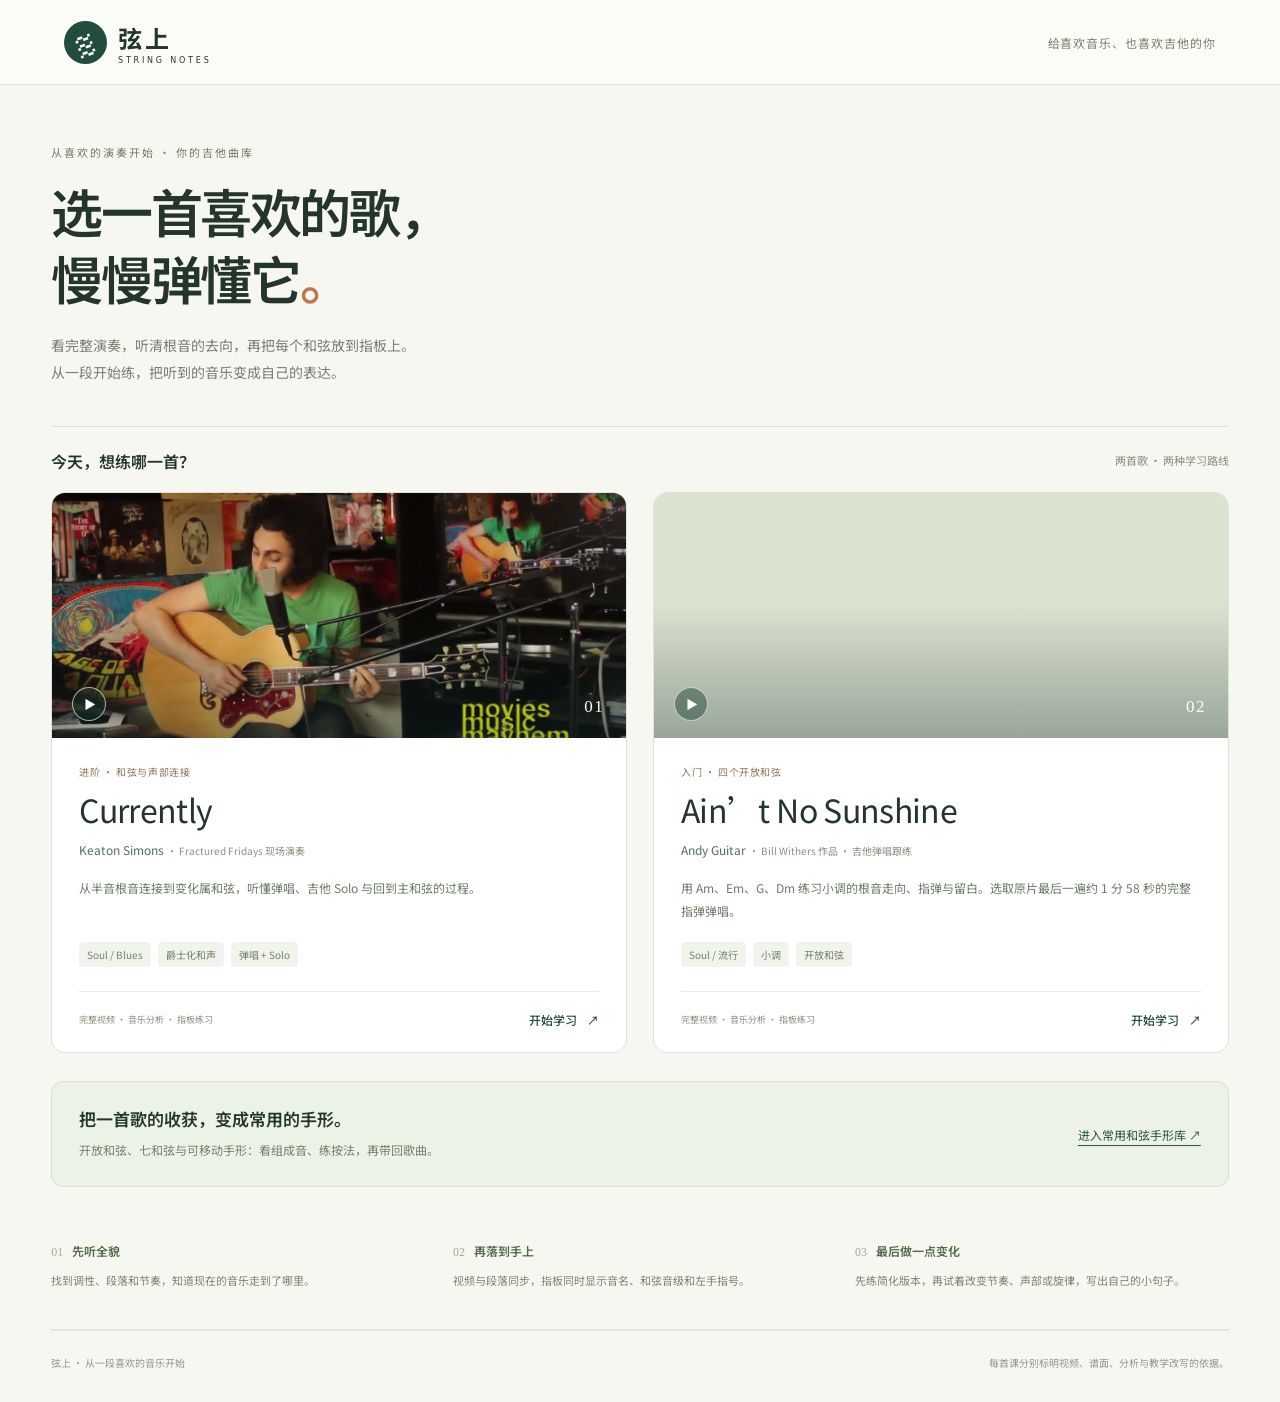
==== commit e9347dff: "Add sourced common chord shapes and song grip comparison" ====
--- a/index.html
+++ b/index.html
@@ -4,13 +4,14 @@
 <meta charset="UTF-8"><meta name="viewport" content="width=device-width,initial-scale=1"><meta name="theme-color" content="#183f35">
 <meta name="description" content="弦上 String Notes：选择喜欢的吉他视频，学习全曲音乐分析、和弦走向、节奏与六弦指板，把听到的音乐变成手上的练习。">
 <title>弦上 · 选一首歌，开始练习</title>
-<link rel="stylesheet" href="style.css"><link rel="stylesheet" href="library.css?v=20261114-song-library">
+<link rel="stylesheet" href="style.css"><link rel="stylesheet" href="library.css?v=20261114-shapes">
 </head>
 <body class="library-page">
 <header class="topbar"><a class="brand" href="index.html" aria-label="弦上曲库首页"><span class="brand-mark">≋</span><span>弦上<small>STRING NOTES</small></span></a><span class="library-header-note">给喜欢音乐、也喜欢吉他的你</span></header>
 <main>
 <section class="library-hero"><p class="library-kicker">从喜欢的演奏开始 · 你的吉他曲库</p><h1>选一首喜欢的歌，<br>慢慢弹懂它<span>。</span></h1><p class="library-intro">看完整演奏，听清根音的去向，再把每个和弦放到指板上。<br>从一段开始练，把听到的音乐变成自己的表达。</p></section>
 <section aria-labelledby="libraryHeading"><div class="library-section-heading"><h2 id="libraryHeading">今天，想练哪一首？</h2><p>两首歌 · 两种学习路线</p></div><div id="songLibrary" class="song-library"></div><noscript><p>请选择一首歌曲：<a href="study.html?song=currently">Currently</a> · <a href="study.html?song=sunshine">Ain’t No Sunshine</a>。交互指板需要启用 JavaScript。</p></noscript></section>
+<section class="library-shapes"><div><h2>把一首歌的收获，变成常用的手形。</h2><p>开放和弦、七和弦与可移动手形：看组成音、练按法，再带回歌曲。</p></div><a href="chords.html">进入常用和弦手形库 ↗</a></section>
 <section class="library-how" aria-label="怎样用一首歌学习吉他"><article><h3><span>01</span>先听全貌</h3><p>找到调性、段落和节奏，知道现在的音乐走到了哪里。</p></article><article><h3><span>02</span>再落到手上</h3><p>视频与段落同步，指板同时显示音名、和弦音级和左手指号。</p></article><article><h3><span>03</span>最后做一点变化</h3><p>先练简化版本，再试着改变节奏、声部或旋律，写出自己的小句子。</p></article></section>
 <footer><span>弦上 · 从一段喜欢的音乐开始</span><span>每首课分别标明视频、谱面、分析与教学改写的依据。</span></footer>
 </main>
--- a/library.css
+++ b/library.css
@@ -51,6 +51,12 @@
 .study-status p{font-size:13px;line-height:1.9;color:#77866c}
 .study-status a{font-size:13px;text-underline-offset:5px}
 .mini-practice[hidden],.practice-audio[hidden]{display:none!important}
+.library-shapes{display:flex;align-items:center;justify-content:space-between;gap:25px;margin-top:28px;padding:24px 27px;border:1px solid #d7e1ca;border-radius:12px;background:#edf2e6}
+.library-shapes h2{font-size:17px;font-weight:600;margin:0 0 8px}
+.library-shapes p{font-size:12px;color:#75836c;line-height:1.9;margin:0}
+.library-shapes>a{font-size:12px;color:#2c573e;white-space:nowrap;text-underline-offset:5px}
+.study-selection{flex-wrap:wrap}
+.study-selection .study-song-picker{margin-left:auto}
 @media(max-width:760px){
  .library-page main{padding-top:35px}
  .song-library{gap:18px}
@@ -62,6 +68,9 @@
  .library-header-note{font-size:10px}
 }
 @media(max-width:560px){
+ .library-shapes{align-items:flex-start;flex-direction:column;gap:15px;padding:22px}
+ .library-shapes h2{font-size:15px;line-height:1.8}
+ .study-selection .study-song-picker{flex-basis:100%;max-width:100%}
  .library-page .topbar{height:72px}
  .library-header-note{font-size:9px;max-width:115px;text-align:right;line-height:1.8}
  .library-hero{margin-bottom:29px}
